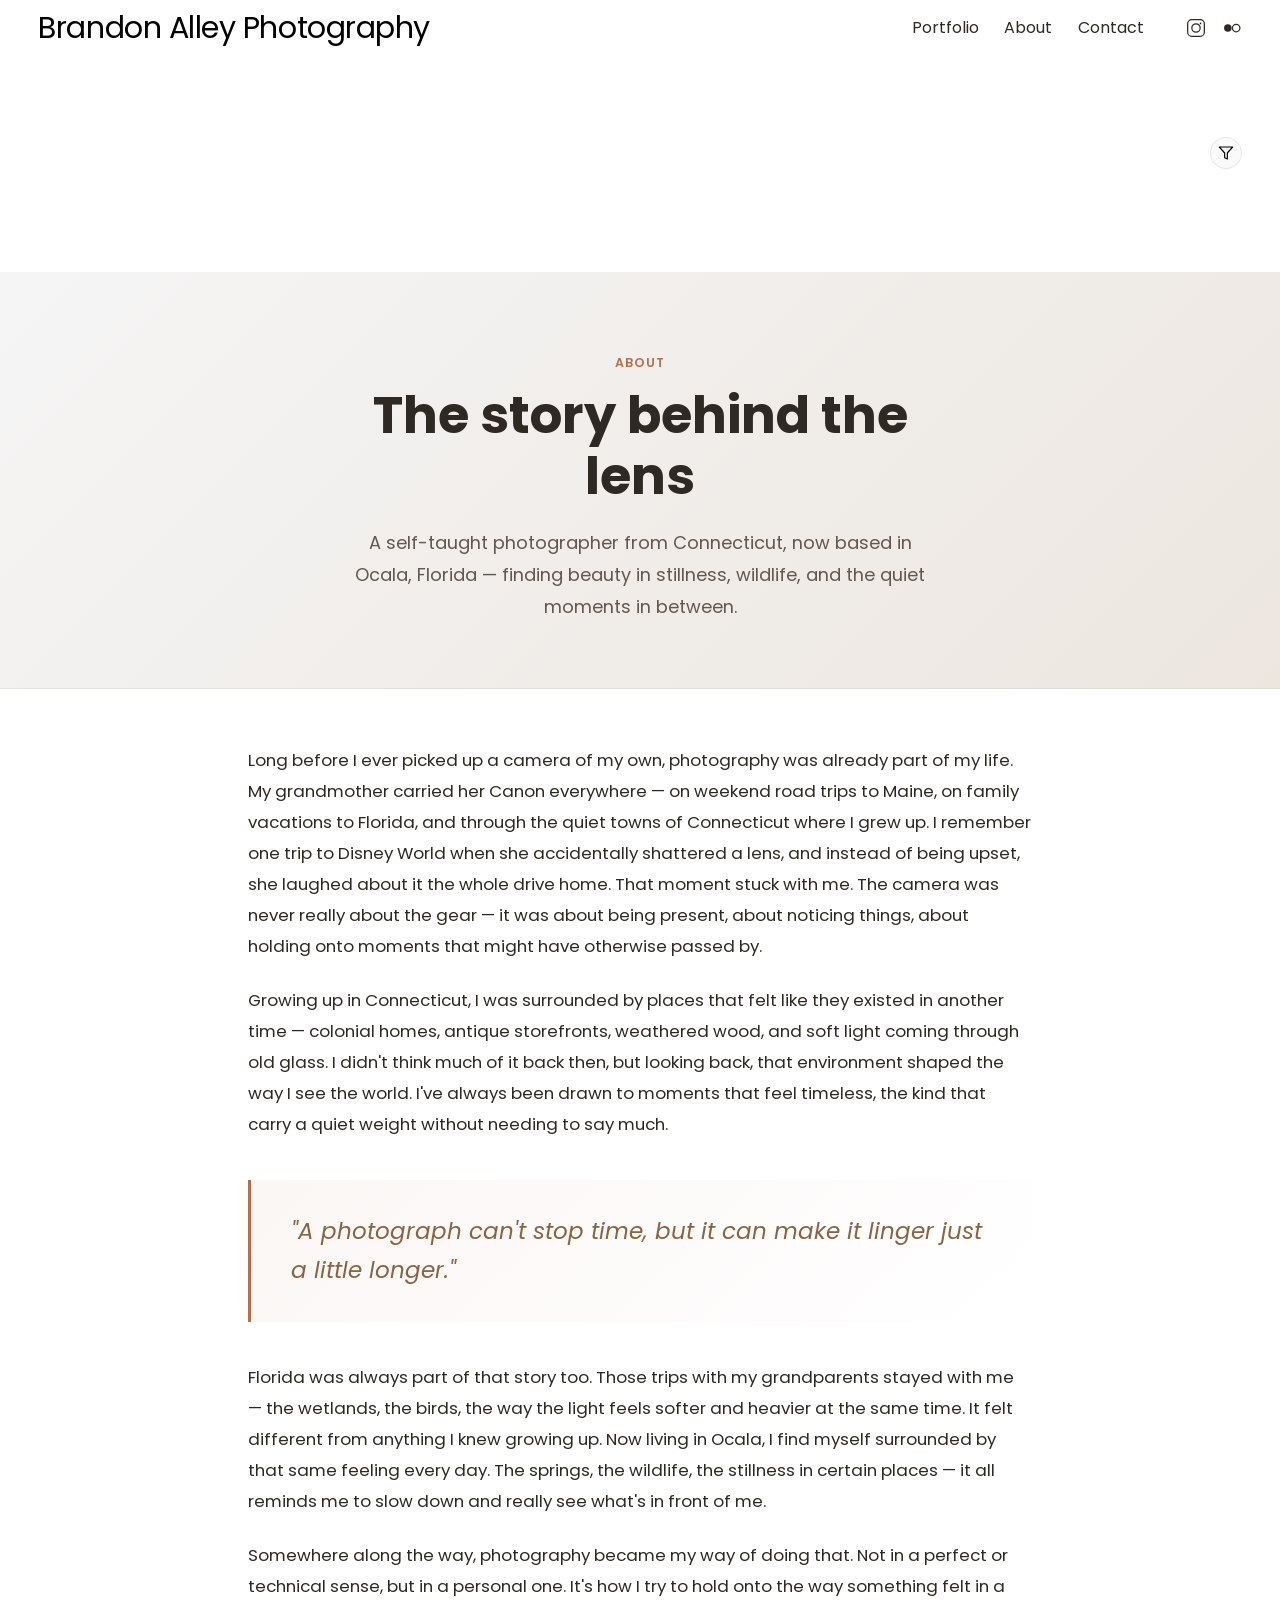
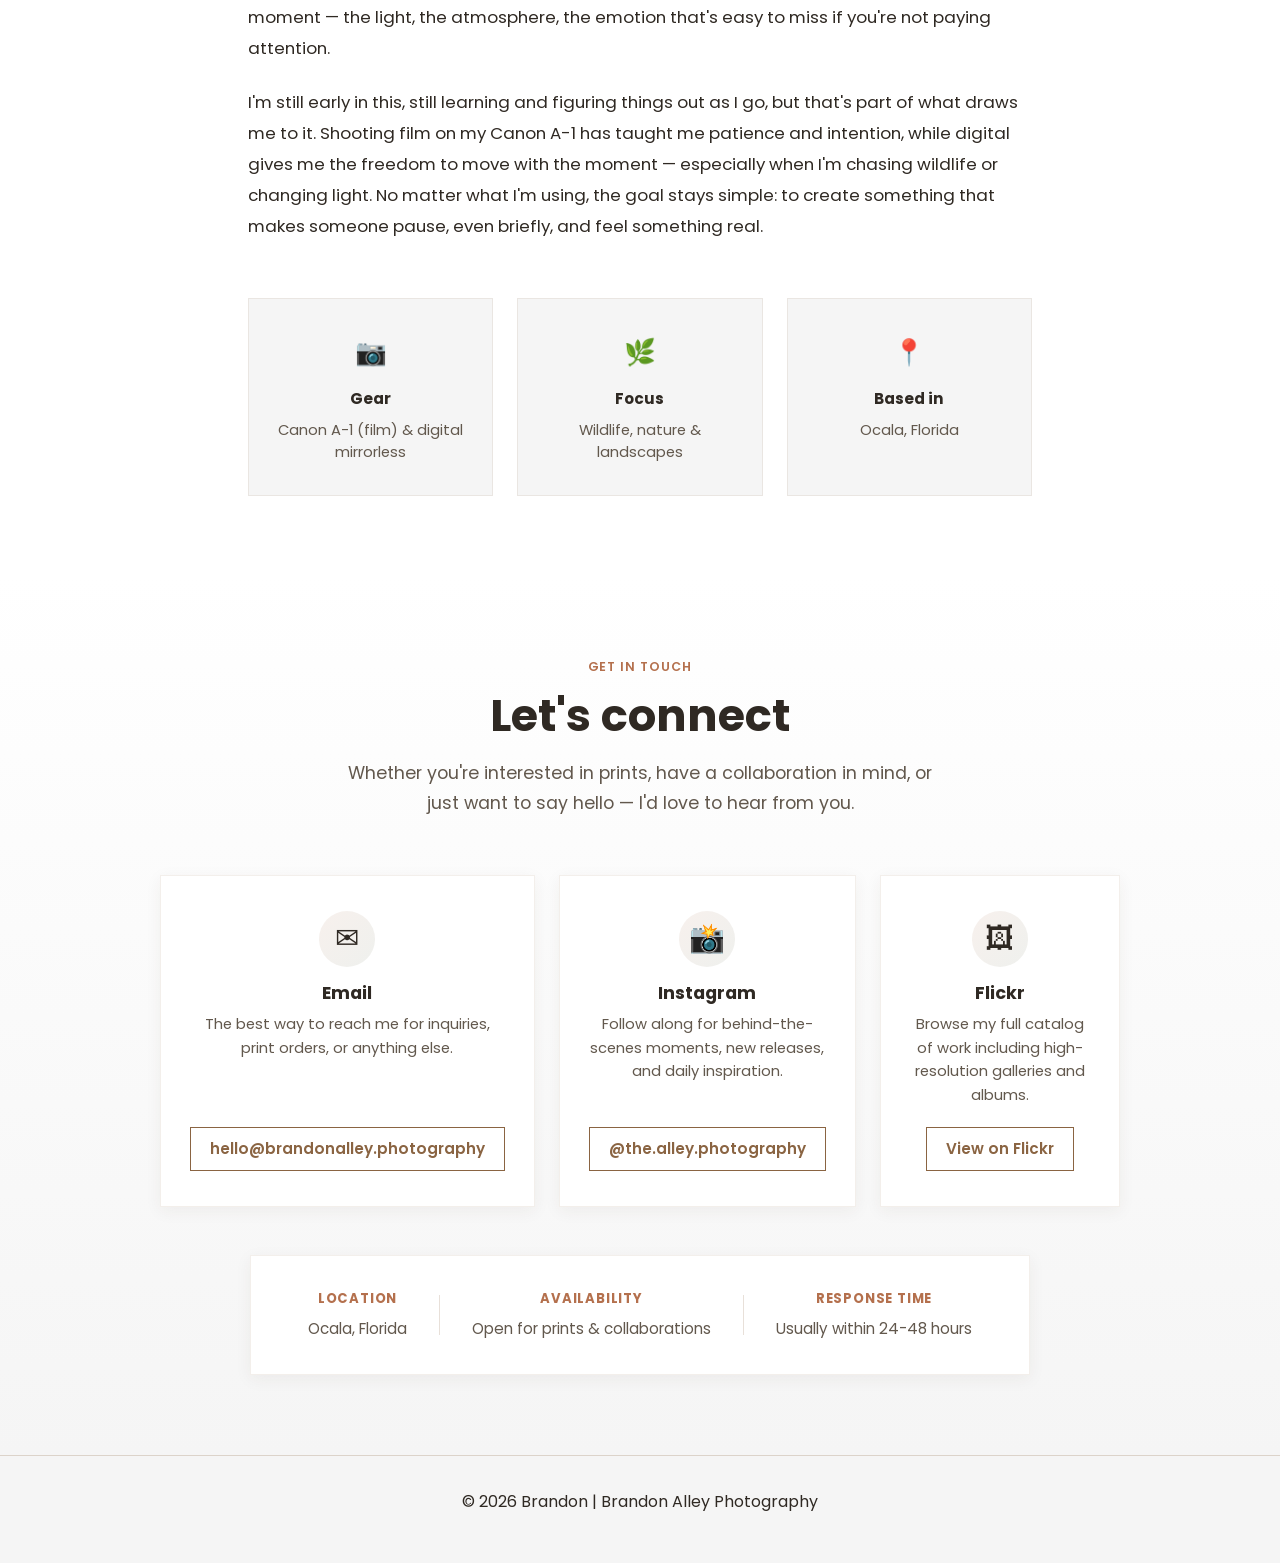
==== index.html @ 9baacb53 "Refine header typography and convert portfolio filter to icon control" ====
<!DOCTYPE html>
<html lang="en">
  <head>
    <meta charset="UTF-8" />
    <meta name="viewport" content="width=device-width, initial-scale=1.0" />
    <meta
      name="description"
      content="Brandon is a self-taught wildlife and nature photographer based in Ocala, Florida, shooting film, DSLR, and mirrorless with a patient, honest approach."
    />
    <title>Brandon | Photographer</title>
    <link rel="preconnect" href="https://fonts.googleapis.com" />
    <link rel="preconnect" href="https://fonts.gstatic.com" crossorigin />
    <link href="https://fonts.googleapis.com/css2?family=Poppins:ital,wght@0,400;0,500;0,600;0,700;1,400&display=swap" rel="stylesheet" />
    <link rel="stylesheet" href="style.css" />
  </head>
  <body>
    <header class="site-header" id="top">
      <div class="container header-inner layout-container">
        <a href="#top" class="logo">Brandon Alley Photography</a>

        <nav class="site-nav" id="siteNav" aria-label="Main navigation">
          <a href="#portfolio">Portfolio</a>
          <a href="#about">About</a>
          <a href="#contact">Contact</a>
          <div class="nav-social">
            <a href="https://instagram.com/the.alley.photography" target="_blank" rel="noreferrer" aria-label="Instagram">
              <svg class="social-icon" viewBox="0 0 24 24" fill="none" stroke="currentColor" stroke-width="1.5" stroke-linecap="round" stroke-linejoin="round"><rect x="2" y="2" width="20" height="20" rx="5"/><circle cx="12" cy="12" r="5"/><circle cx="17.5" cy="6.5" r="1" fill="currentColor" stroke="none"/></svg>
            </a>
            <a href="https://www.flickr.com/photos/204244048@N05/" target="_blank" rel="noreferrer" aria-label="Flickr">
              <svg class="social-icon" viewBox="0 0 24 24" fill="currentColor"><circle cx="7" cy="12" r="4.5"/><circle cx="17" cy="12" r="4.5" fill="none" stroke="currentColor" stroke-width="1.5"/></svg>
            </a>
          </div>
        </nav>

        <button class="header-burger-btn burger" id="menuToggle" type="button" aria-expanded="false" aria-controls="mobileMenu" aria-label="Open menu">
          <span class="visually-hidden js-header-burger-open-title">Open menu</span>
          <span class="visually-hidden js-header-burger-close-title">Close menu</span>
          <div class="burger-box">
            <div class="burger-inner">
              <div class="top-bun"></div>
              <div class="patty"></div>
            </div>
          </div>
        </button>
      </div>

      <div class="mobile-menu-overlay" id="mobileMenu" aria-hidden="true">
        <nav class="mobile-menu-nav" aria-label="Mobile navigation">
          <a href="#portfolio">Portfolio</a>
          <a href="#about">About</a>
          <a href="#contact">Contact</a>
          <div class="mobile-menu-social">
            <a href="https://instagram.com/the.alley.photography" target="_blank" rel="noreferrer" aria-label="Instagram">
              <svg class="social-icon" viewBox="0 0 24 24" fill="none" stroke="currentColor" stroke-width="1.5" stroke-linecap="round" stroke-linejoin="round"><rect x="2" y="2" width="20" height="20" rx="5"/><circle cx="12" cy="12" r="5"/><circle cx="17.5" cy="6.5" r="1" fill="currentColor" stroke="none"/></svg>
            </a>
            <a href="https://www.flickr.com/photos/204244048@N05/" target="_blank" rel="noreferrer" aria-label="Flickr">
              <svg class="social-icon" viewBox="0 0 24 24" fill="currentColor"><circle cx="7" cy="12" r="4.5"/><circle cx="17" cy="12" r="4.5" fill="none" stroke="currentColor" stroke-width="1.5"/></svg>
            </a>
          </div>
        </nav>
      </div>
    </header>
 
    <main>
      <section id="portfolio" class="section-padding" aria-label="Portfolio">
        <div class="container">
          <div class="portfolio-header">
            <div class="filter-button-wrap">
              <select class="filter-dropdown" id="filterDropdown" aria-label="Filter">
                <option value="all">All</option>
                <option value="wildlife">Wildlife</option>
                <option value="landscape">Landscape</option>
                <option value="portrait">Portrait</option>
                <option value="street">Street</option>
              </select>
              <div class="filter-control" aria-hidden="true">
                <svg width="16" height="16" viewBox="0 0 24 24" fill="none" stroke="currentColor" stroke-width="1.75" stroke-linecap="round" stroke-linejoin="round" focusable="false">
                  <polygon points="22 3 2 3 10 12 10 19 14 21 14 12 22 3"></polygon>
                </svg>
              </div>
            </div>
          </div>

          <div class="gallery" id="gallery" aria-live="polite"></div>
        </div>
      </section>

      <section id="about" class="about-section" aria-labelledby="about-title">
        <div class="about-hero">
          <div class="about-hero-inner">
            <p class="eyebrow">About</p>
            <h2 id="about-title">The story behind the lens</h2>
            <p class="about-intro">A self-taught photographer from Connecticut, now based in Ocala, Florida — finding beauty in stillness, wildlife, and the quiet moments in between.</p>
          </div>
        </div>
        <div class="container about-content">
          <div class="about-story">
            <div class="about-story-text">
              <p>
                Long before I ever picked up a camera of my own, photography was already part of my life. My grandmother carried her Canon everywhere — on weekend road trips to Maine, on family vacations to Florida, and through the quiet towns of Connecticut where I grew up. I remember one trip to Disney World when she accidentally shattered a lens, and instead of being upset, she laughed about it the whole drive home. That moment stuck with me. The camera was never really about the gear — it was about being present, about noticing things, about holding onto moments that might have otherwise passed by.
              </p>
              <p>
                Growing up in Connecticut, I was surrounded by places that felt like they existed in another time — colonial homes, antique storefronts, weathered wood, and soft light coming through old glass. I didn't think much of it back then, but looking back, that environment shaped the way I see the world. I've always been drawn to moments that feel timeless, the kind that carry a quiet weight without needing to say much.
              </p>
            </div>
            <blockquote class="about-pullquote">
              "A photograph can't stop time, but it can make it linger just a little longer."
            </blockquote>
            <div class="about-story-text">
              <p>
                Florida was always part of that story too. Those trips with my grandparents stayed with me — the wetlands, the birds, the way the light feels softer and heavier at the same time. It felt different from anything I knew growing up. Now living in Ocala, I find myself surrounded by that same feeling every day. The springs, the wildlife, the stillness in certain places — it all reminds me to slow down and really see what's in front of me.
              </p>
              <p>
                Somewhere along the way, photography became my way of doing that. Not in a perfect or technical sense, but in a personal one. It's how I try to hold onto the way something felt in a moment — the light, the atmosphere, the emotion that's easy to miss if you're not paying attention.
              </p>
              <p>
                I'm still early in this, still learning and figuring things out as I go, but that's part of what draws me to it. Shooting film on my Canon A-1 has taught me patience and intention, while digital gives me the freedom to move with the moment — especially when I'm chasing wildlife or changing light. No matter what I'm using, the goal stays simple: to create something that makes someone pause, even briefly, and feel something real.
              </p>
            </div>
          </div>
          <div class="about-details">
            <div class="about-detail-card">
              <span class="about-detail-icon">&#x1F4F7;</span>
              <h4>Gear</h4>
              <p>Canon A-1 (film) &amp; digital mirrorless</p>
            </div>
            <div class="about-detail-card">
              <span class="about-detail-icon">&#x1F33F;</span>
              <h4>Focus</h4>
              <p>Wildlife, nature &amp; landscapes</p>
            </div>
            <div class="about-detail-card">
              <span class="about-detail-icon">&#x1F4CD;</span>
              <h4>Based in</h4>
              <p>Ocala, Florida</p>
            </div>
          </div>
        </div>
      </section>

      <section id="contact" class="contact-section-full" aria-labelledby="contact-title">
        <div class="container">
          <div class="contact-header">
            <p class="eyebrow">Get in Touch</p>
            <h2 id="contact-title">Let's connect</h2>
            <p class="contact-subtitle">Whether you're interested in prints, have a collaboration in mind, or just want to say hello — I'd love to hear from you.</p>
          </div>
          <div class="contact-grid">
            <div class="contact-card">
              <div class="contact-card-icon">&#x2709;</div>
              <h3>Email</h3>
              <p>The best way to reach me for inquiries, print orders, or anything else.</p>
              <a href="mailto:hello@brandonalley.photography" class="contact-link">hello@brandonalley.photography</a>
            </div>
            <div class="contact-card">
              <div class="contact-card-icon">&#x1F4F8;</div>
              <h3>Instagram</h3>
              <p>Follow along for behind-the-scenes moments, new releases, and daily inspiration.</p>
              <a href="https://instagram.com/the.alley.photography" target="_blank" rel="noreferrer" class="contact-link">@the.alley.photography</a>
            </div>
            <div class="contact-card">
              <div class="contact-card-icon">&#x1F5BC;</div>
              <h3>Flickr</h3>
              <p>Browse my full catalog of work including high-resolution galleries and albums.</p>
              <a href="https://www.flickr.com/photos/204244048@N05/" target="_blank" rel="noreferrer" class="contact-link">View on Flickr</a>
            </div>
          </div>
          <div class="contact-info-bar">
            <div class="contact-info-item">
              <strong>Location</strong>
              <span>Ocala, Florida</span>
            </div>
            <div class="contact-info-divider"></div>
            <div class="contact-info-item">
              <strong>Availability</strong>
              <span>Open for prints &amp; collaborations</span>
            </div>
            <div class="contact-info-divider"></div>
            <div class="contact-info-item">
              <strong>Response Time</strong>
              <span>Usually within 24-48 hours</span>
            </div>
          </div>
        </div>
      </section>

    </main>

    <footer class="site-footer">
      <div class="container footer-inner layout-container">
        <p>© <span id="year"></span> Brandon | Brandon Alley Photography</p>
      </div>
    </footer>

    <!-- Fullscreen lightbox carousel -->
    <div class="lightbox" id="lightbox" aria-hidden="true" role="dialog" aria-label="Gallery lightbox">
      <button class="lightbox-control lightbox-close" id="lightboxClose" type="button" aria-label="Close fullscreen image">
        <span aria-hidden="true">✕</span>
      </button>
      <button class="lightbox-tap-zone lightbox-tap-zone-prev" id="lightboxPrevZone" type="button" aria-label="Previous image"></button>
      <button class="lightbox-tap-zone lightbox-tap-zone-next" id="lightboxNextZone" type="button" aria-label="Next image"></button>
      <figure class="lightbox-figure" id="lightboxFigure">
        <img id="lightboxImage" src="" alt="" />
        <figcaption class="lightbox-meta">
          <p id="lightboxCaption"></p>
          <p class="lightbox-counter" id="lightboxCounter" aria-live="polite"></p>
        </figcaption>
      </figure>
    </div>

    <script src="script.js"></script>
  </body>
</html>
---- style.css ----
:root {
  --bg: #ffffff;
  --bg-soft: #f5f5f5;
  --surface: #ffffff;
  --sage: #5f6f52;
  --olive-light: #c7cfbe;
  --earth: #8a6442;
  --terracotta: #b4704d;
  --text: #2f2923;
  --muted: #62584d;
  --shadow: 0 12px 28px rgba(76, 58, 42, 0.1);
  --radius: 0px;
}

* {
  box-sizing: border-box;
}

html {
  scroll-behavior: smooth;
}

body {
  margin: 0;
  font-family: "Poppins", Arial, sans-serif;
  font-size: 16px;
  font-weight: 400;
  color: var(--text);
  background: var(--bg);
  line-height: 1.7;
  overflow-x: hidden;
}

img {
  display: block;
  max-width: 100%;
}

.container {
  width: 100%;
  max-width: none;
  margin: 0;
  padding-left: clamp(1.2rem, 3vw, 2.5rem);
  padding-right: clamp(1.2rem, 3vw, 2.5rem);
}

.layout-container {
  max-width: none;
  margin: 0;
}

.text-container {
  max-width: none;
  margin: 0;
}

.section-padding {
  padding: 5rem 0;
}

h1,
h2,
h3 {
  margin-top: 0;
  line-height: 1.2;
  font-family: "Poppins", Arial, sans-serif;
}

h1 {
  font-size: clamp(2.8rem, 5vw, 4.5rem);
  margin-bottom: 1rem;
}

h2 {
  font-size: clamp(2.2rem, 3.5vw, 3.2rem);
  margin-bottom: 0.8rem;
}

p {
  margin-top: 0;
}

.eyebrow {
  margin-bottom: 0.75rem;
  text-transform: uppercase;
  letter-spacing: 0.08em;
  font-size: 0.78rem;
  color: var(--terracotta);
  font-weight: 600;
}


/* ── Accessibility ── */

.visually-hidden {
  position: absolute;
  width: 1px;
  height: 1px;
  padding: 0;
  margin: -1px;
  overflow: hidden;
  clip: rect(0, 0, 0, 0);
  white-space: nowrap;
  border: 0;
}

/* ── Header ── */

.site-header {
  position: relative;
  z-index: 100;
  background: var(--bg);
  border-bottom: none;
  padding-left: clamp(1.5rem, 3vw, 3rem);
  padding-right: clamp(1.5rem, 3vw, 3rem);
}

.header-inner {
  display: flex;
  align-items: center;
  justify-content: space-between;
  gap: 1rem;
  padding: 0.65rem 0;
}

.logo {
  display: inline-block;
  color: rgb(0, 0, 0);
  font-family: "Poppins", sans-serif;
  text-decoration: none;
  font-size: clamp(1.3rem, 2.5vw, 1.9rem);
  font-weight: 400;
  letter-spacing: -0.46px;
  text-transform: none;
  line-height: 1.2;
}

/* ── Desktop Nav ── */

.site-nav {
  display: inline-flex;
  align-items: center;
  gap: 1.6rem;
  justify-content: flex-end;
  margin-left: auto;
}

.site-nav a {
  color: var(--text);
  text-decoration: none;
  font-size: 1rem;
  font-weight: 400;
  padding-bottom: 2px;
  border-bottom: 1px solid transparent;
  transition: color 0.2s ease, border-color 0.2s ease;
}

.site-nav a:hover {
  color: var(--sage);
}

.site-nav a.active {
  border-bottom-color: var(--text);
}

.inline-link {
  color: var(--text);
  text-decoration: none;
  transition: color 0.2s ease;
}

.inline-link:hover {
  color: var(--sage);
}

.nav-social {
  display: inline-flex;
  align-items: center;
  gap: 1rem;
  margin-left: 1rem;
}

.social-icon {
  width: 20px;
  height: 20px;
  vertical-align: middle;
  color: var(--text);
  transition: opacity 0.2s ease;
}

.social-icon:hover {
  opacity: 0.7;
}

/* ── Hamburger Button ── */

.burger {
  display: none;
  border: none;
  background: transparent;
  width: 35px;
  height: 35px;
  padding: 0;
  cursor: pointer;
  z-index: 200;
  flex-shrink: 0;
}

.burger-box {
  width: 35px;
  height: 35px;
  display: flex;
  align-items: center;
  justify-content: center;
}

.burger-inner {
  position: relative;
  width: 22px;
  height: 16px;
}

.burger-inner .top-bun,
.burger-inner .patty {
  position: absolute;
  left: 0;
  width: 100%;
  height: 1px;
  background: var(--text);
  top: 0;
  bottom: 0;
  margin: auto;
  transition: transform 0.25s cubic-bezier(0.2, 0.6, 0.3, 1),
              width 0.25s cubic-bezier(0.2, 0.6, 0.3, 1);
}

.burger-inner .top-bun {
  transform: translateY(-4px);
}

.burger-inner .patty {
  transform: translateY(4px);
}

/* X animation */
.burger--active .burger-inner .top-bun {
  transform: translateY(0) rotate(45deg);
}

.burger--active .burger-inner .patty {
  transform: translateY(0) rotate(-45deg);
}

/* ── Mobile Menu Overlay ── */

.mobile-menu-overlay {
  position: fixed;
  inset: 0;
  background: var(--bg);
  z-index: 150;
  opacity: 0;
  visibility: hidden;
  transition: opacity 0.3s ease, visibility 0.3s ease;
  display: flex;
  align-items: center;
}

.mobile-menu-overlay.open {
  opacity: 1;
  visibility: visible;
}

.mobile-menu-nav {
  display: flex;
  flex-direction: column;
  gap: 1.5rem;
  padding: 0 6vw;
  width: 100%;
}

.mobile-menu-nav a {
  font-family: "Poppins", Arial, sans-serif;
  font-size: 2.5rem;
  font-weight: 400;
  color: var(--text);
  text-decoration: none;
  transition: color 0.2s ease;
}

.mobile-menu-nav a:hover {
  color: var(--sage);
}

.mobile-menu-social {
  display: flex;
  gap: 1rem;
  margin-top: 1rem;
}

.mobile-menu-social .social-icon {
  width: 24px;
  height: 24px;
}


.section-heading {
  margin-bottom: 2rem;
  max-width: none;
}

.portfolio-header {
  display: flex;
  align-items: center;
  justify-content: flex-end;
  margin-bottom: 1.4rem;
}

.filter-dropdown {
  position: absolute;
  inset: 0;
  opacity: 0;
  border: 0;
  background: transparent;
  color: transparent;
  font-size: 0;
  cursor: pointer;
  z-index: 2;
}

.filter-button-wrap {
  position: relative;
  display: inline-flex;
}

.filter-control {
  width: 2rem;
  height: 2rem;
  border-radius: 999px;
  display: inline-flex;
  align-items: center;
  justify-content: center;
  color: rgb(0, 0, 0);
  background: rgba(0, 0, 0, 0.02);
  border: 1px solid rgba(0, 0, 0, 0.08);
  transition: background-color 0.2s ease, transform 0.16s ease;
  pointer-events: none;
}

.filter-control svg {
  display: block;
}

.filter-button-wrap:hover .filter-control {
  background: rgba(0, 0, 0, 0.05);
}

.filter-button-wrap:active .filter-control {
  transform: translateY(0.5px);
}

.filter-dropdown:focus-visible {
  outline: none;
}

.filter-dropdown:focus-visible + .filter-control {
  background: rgba(0, 0, 0, 0.06);
  border-color: rgba(0, 0, 0, 0.22);
}

.gallery {
  width: 100%;
  column-count: 3;
  column-gap: 28px;
}

.gallery-item {
  background: var(--surface);
  border-radius: var(--radius);
  overflow: hidden;
  box-shadow: var(--shadow);
  transition: transform 0.25s ease, box-shadow 0.25s ease;
  position: relative;
  cursor: zoom-in;
  display: inline-block;
  width: 100%;
  margin-bottom: 28px;
  break-inside: avoid;
}

.gallery-item:hover {
  box-shadow: 0 16px 28px rgba(77, 62, 48, 0.14);
}

.gallery-item::after {
  content: "";
  position: absolute;
  inset: 0;
  background: linear-gradient(to top, rgba(214, 167, 122, 0.13), transparent 35%);
  opacity: 0;
  transition: opacity 0.25s ease;
  pointer-events: none;
}

.gallery-item:hover::after {
  opacity: 1;
}

.gallery-item img {
  width: 100%;
  height: auto;
  display: block;
}

.gallery-item.is-broken {
  display: none;
}

/* ── About Section ── */

.about-section {
  padding: 0 0 5rem;
}

.about-hero {
  background: linear-gradient(135deg, var(--bg-soft) 0%, #ece6df 100%);
  border-bottom: 1px solid rgba(138, 100, 66, 0.12);
  padding: 5rem 0 4rem;
}

.about-hero-inner {
  max-width: 720px;
  margin: 0 auto;
  padding: 0 clamp(1.2rem, 3vw, 2.5rem);
  text-align: center;
}

.about-hero-inner h2 {
  font-size: clamp(2.4rem, 4vw, 3.6rem);
  margin-bottom: 1.2rem;
  color: var(--text);
}

.about-intro {
  font-size: clamp(1.1rem, 1.4vw, 1.25rem);
  line-height: 1.8;
  color: var(--muted);
  max-width: 600px;
  margin: 0 auto;
}

.about-content {
  max-width: 860px;
  margin: 0 auto;
  padding-top: 3.5rem;
}

.about-story {
  margin-bottom: 3.5rem;
}

.about-story-text p {
  font-size: 1.05rem;
  line-height: 1.85;
  margin-bottom: 1.4rem;
  color: var(--text);
}

.about-pullquote {
  margin: 2.5rem 0;
  padding: 2rem 2.5rem;
  border-left: 3px solid var(--terracotta);
  background: linear-gradient(135deg, rgba(180, 112, 77, 0.06), transparent);
  font-family: "Poppins", Arial, sans-serif;
  font-size: clamp(1.2rem, 1.8vw, 1.45rem);
  font-style: italic;
  line-height: 1.7;
  color: var(--earth);
}

.about-details {
  display: grid;
  grid-template-columns: repeat(3, 1fr);
  gap: 1.5rem;
}

.about-detail-card {
  text-align: center;
  padding: 2rem 1.5rem;
  background: var(--bg-soft);
  border: 1px solid rgba(138, 100, 66, 0.1);
  transition: transform 0.25s ease, box-shadow 0.25s ease;
}

.about-detail-card:hover {
  transform: translateY(-3px);
  box-shadow: var(--shadow);
}

.about-detail-icon {
  display: block;
  font-size: 1.6rem;
  margin-bottom: 0.75rem;
}

.about-detail-card h4 {
  font-family: "Poppins", Arial, sans-serif;
  font-size: 0.95rem;
  margin: 0 0 0.4rem;
  color: var(--text);
}

.about-detail-card p {
  margin: 0;
  font-size: 0.92rem;
  color: var(--muted);
  line-height: 1.5;
}

/* ── Contact Section ── */

.contact-section-full {
  padding: 5rem 0;
  background: linear-gradient(180deg, var(--bg) 0%, var(--bg-soft) 100%);
}

.contact-header {
  text-align: center;
  max-width: 600px;
  margin: 0 auto 3.5rem;
}

.contact-header h2 {
  font-size: clamp(2.2rem, 3.5vw, 3.2rem);
  margin-bottom: 1rem;
}

.contact-subtitle {
  font-size: 1.1rem;
  line-height: 1.7;
  color: var(--muted);
}

.contact-grid {
  display: grid;
  grid-template-columns: repeat(3, 1fr);
  gap: 1.5rem;
  max-width: 960px;
  margin: 0 auto 3rem;
}

.contact-card {
  background: var(--surface);
  padding: 2.2rem 1.8rem;
  border: 1px solid rgba(138, 100, 66, 0.1);
  box-shadow: 0 4px 16px rgba(76, 58, 42, 0.06);
  text-align: center;
  display: flex;
  flex-direction: column;
  align-items: center;
  transition: transform 0.25s ease, box-shadow 0.25s ease;
}

.contact-card:hover {
  transform: translateY(-4px);
  box-shadow: var(--shadow);
}

.contact-card-icon {
  font-size: 1.8rem;
  margin-bottom: 1rem;
  width: 3.5rem;
  height: 3.5rem;
  display: flex;
  align-items: center;
  justify-content: center;
  background: linear-gradient(135deg, rgba(180, 112, 77, 0.1), rgba(95, 111, 82, 0.1));
  border-radius: 50%;
}

.contact-card h3 {
  font-size: 1.1rem;
  margin: 0 0 0.6rem;
}

.contact-card p {
  font-size: 0.92rem;
  line-height: 1.6;
  color: var(--muted);
  margin: 0 0 1.2rem;
  flex: 1;
}

.contact-link {
  color: var(--earth);
  text-decoration: none;
  font-weight: 600;
  font-size: 0.95rem;
  padding: 0.5rem 1.2rem;
  border: 1px solid var(--earth);
  transition: all 0.2s ease;
  display: inline-block;
}

.contact-link:hover {
  background: var(--earth);
  color: #fff;
}

.contact-info-bar {
  display: flex;
  align-items: center;
  justify-content: center;
  gap: 2rem;
  max-width: 780px;
  margin: 0 auto;
  padding: 2rem;
  background: var(--surface);
  border: 1px solid rgba(138, 100, 66, 0.1);
  box-shadow: 0 4px 16px rgba(76, 58, 42, 0.06);
}

.contact-info-item {
  text-align: center;
}

.contact-info-item strong {
  display: block;
  font-family: "Poppins", Arial, sans-serif;
  font-size: 0.82rem;
  text-transform: uppercase;
  letter-spacing: 0.06em;
  color: var(--terracotta);
  margin-bottom: 0.3rem;
}

.contact-info-item span {
  font-size: 0.95rem;
  color: var(--muted);
}

.contact-info-divider {
  width: 1px;
  height: 2.5rem;
  background: rgba(138, 100, 66, 0.2);
}


.site-footer {
  border-top: 1px solid rgba(138, 100, 66, 0.24);
  background: var(--bg-soft);
  padding: 2rem 0;
  padding-left: clamp(1.5rem, 3vw, 3rem);
  padding-right: clamp(1.5rem, 3vw, 3rem);
}

.footer-inner {
  display: flex;
  flex-direction: column;
  align-items: center;
  text-align: center;
  gap: 0.4rem;
}

.site-footer a {
  color: var(--sage);
  text-decoration: none;
  transition: color 0.2s ease;
}

.site-footer a:hover {
  color: var(--terracotta);
}

.social-links {
  display: flex;
  gap: 0.9rem;
  flex-wrap: wrap;
}

.lightbox {
  position: fixed;
  inset: 0;
  display: flex;
  align-items: center;
  justify-content: center;
  padding: 0;
  background: rgb(0, 0, 0);
  backdrop-filter: none;
  opacity: 0;
  visibility: hidden;
  pointer-events: none;
  transition: opacity 0.32s ease, visibility 0.32s ease;
  z-index: 1000;
}

.lightbox.open {
  opacity: 1;
  visibility: visible;
  pointer-events: auto;
}

.lightbox-figure {
  margin: 0;
  width: 100%;
  height: 100%;
  max-height: 100%;
  display: grid;
  justify-items: center;
  align-items: center;
  gap: 0;
  padding: 0;
  z-index: 2;
}

.lightbox-figure img {
  max-width: 100vw;
  max-height: 100vh;
  width: 100vw;
  height: 100vh;
  object-fit: contain;
  border-radius: 0;
  box-shadow: none;
  background: transparent;
  will-change: transform, opacity;
}

.lightbox-figure.slide-next img {
  animation: lightbox-slide-next 0.35s cubic-bezier(0.22, 0.61, 0.36, 1);
}

.lightbox-figure.slide-prev img {
  animation: lightbox-slide-prev 0.35s cubic-bezier(0.22, 0.61, 0.36, 1);
}

@keyframes lightbox-slide-next {
  from {
    opacity: 0.2;
    transform: translateX(12px);
  }
  to {
    opacity: 1;
    transform: translateX(0);
  }
}

@keyframes lightbox-slide-prev {
  from {
    opacity: 0.2;
    transform: translateX(-12px);
  }
  to {
    opacity: 1;
    transform: translateX(0);
  }
}

.lightbox-meta {
  position: absolute;
  bottom: 0;
  left: 0;
  right: 0;
  display: grid;
  justify-items: center;
  gap: 0.35rem;
  width: 100%;
  padding: 2.5rem 1rem 1rem;
  background: linear-gradient(transparent, rgba(0, 0, 0, 0.7));
  transition: opacity 0.24s ease, transform 0.24s ease;
  z-index: 3;
}

#lightboxCaption {
  margin: 0;
  max-width: min(90vw, 860px);
  color: rgba(255, 255, 255, 0.82);
  text-align: center;
  font-size: clamp(0.86rem, 1.12vw, 0.96rem);
  line-height: 1.5;
  letter-spacing: 0.02em;
  font-weight: 400;
  opacity: 0.9;
}

.lightbox-counter {
  margin: 0;
  color: rgba(255, 255, 255, 0.52);
  text-align: center;
  font-size: 0.74rem;
  font-weight: 500;
  letter-spacing: 0.08em;
  text-transform: uppercase;
  line-height: 1;
}

.lightbox-control {
  border: 0;
  width: 2rem;
  height: 2rem;
  padding: 0;
  display: inline-flex;
  align-items: center;
  justify-content: center;
  background: transparent;
  color: rgba(255, 255, 255, 0.68);
  font-size: 1.18rem;
  font-weight: 200;
  line-height: 1;
  cursor: pointer;
  opacity: 0.34;
  transition: opacity 0.24s ease, transform 0.24s ease, color 0.24s ease;
  z-index: 3;
}

.lightbox-control:hover {
  transform: scale(1.02);
  opacity: 1;
  color: rgba(255, 255, 255, 0.94);
}

.lightbox:focus-within .lightbox-control,
.lightbox:hover .lightbox-control,
.lightbox.ui-visible .lightbox-control {
  opacity: 0.68;
}

.lightbox.ui-hidden .lightbox-control {
  opacity: 0;
  pointer-events: none;
}

.lightbox.ui-hidden .lightbox-meta {
  opacity: 0;
  transform: translateY(4px);
}

.lightbox-close {
  position: absolute;
  top: max(0.9rem, env(safe-area-inset-top));
  right: max(1rem, env(safe-area-inset-right));
}

.lightbox-close span {
  transform: translateY(-0.5px);
}

.lightbox-tap-zone {
  position: absolute;
  top: 0;
  bottom: 0;
  width: clamp(16vw, 22vw, 28vw);
  border: 0;
  background: transparent;
  z-index: 1;
  cursor: pointer;
}

.lightbox-tap-zone-prev {
  left: 0;
}

.lightbox-tap-zone-next {
  right: 0;
}

.lightbox.ui-hidden .lightbox-tap-zone {
  pointer-events: auto;
}

@media (max-width: 768px) {
  .site-nav {
    display: none;
  }

  .burger {
    display: flex;
    align-items: center;
    justify-content: center;
  }
}

@media (max-width: 1024px) {
  .container {
    padding-left: 16px;
    padding-right: 16px;
  }

  .gallery {
    column-count: 2;
    column-gap: 14px;
  }

  .gallery-item {
    margin-bottom: 14px;
  }

  .contact-grid {
    grid-template-columns: 1fr;
    max-width: 420px;
  }

  .contact-info-bar {
    flex-direction: column;
    gap: 1.2rem;
  }

  .contact-info-divider {
    width: 3rem;
    height: 1px;
  }

  .about-details {
    grid-template-columns: 1fr;
    max-width: 340px;
    margin: 0 auto;
  }
}

@media (max-width: 600px) {
  .container {
    padding-left: 6px;
    padding-right: 6px;
  }

  .section-padding {
    padding: 4rem 0;
  }

  .portfolio-header {
    margin-bottom: 0.8rem;
    padding-right: 0.15rem;
  }

  .site-header {
    padding-left: 0.75rem;
    padding-right: 0.75rem;
  }

  .header-inner {
    padding: 0.5rem 0;
  }

  .logo {
    font-size: clamp(1.05rem, 5vw, 1.3rem);
  }

  .gallery {
    column-count: 2;
    column-gap: 6px;
  }

  .gallery-item {
    margin-bottom: 6px;
  }

  .lightbox {
    padding: 0;
  }

  .lightbox-figure {
    gap: 0;
    width: 100%;
    height: 100%;
    padding: 0;
  }

  .lightbox-figure img {
    max-width: 100vw;
    max-height: 100vh;
    width: 100vw;
    height: 100vh;
  }

  .lightbox-control {
    width: 2.25rem;
    height: 2.25rem;
  }

  .lightbox-close {
    top: max(0.65rem, env(safe-area-inset-top));
    right: max(0.65rem, env(safe-area-inset-right));
  }

  .lightbox-meta {
    gap: 0.3rem;
    width: min(100%, 92vw);
  }

  .lightbox-tap-zone {
    width: 18vw;
  }
}
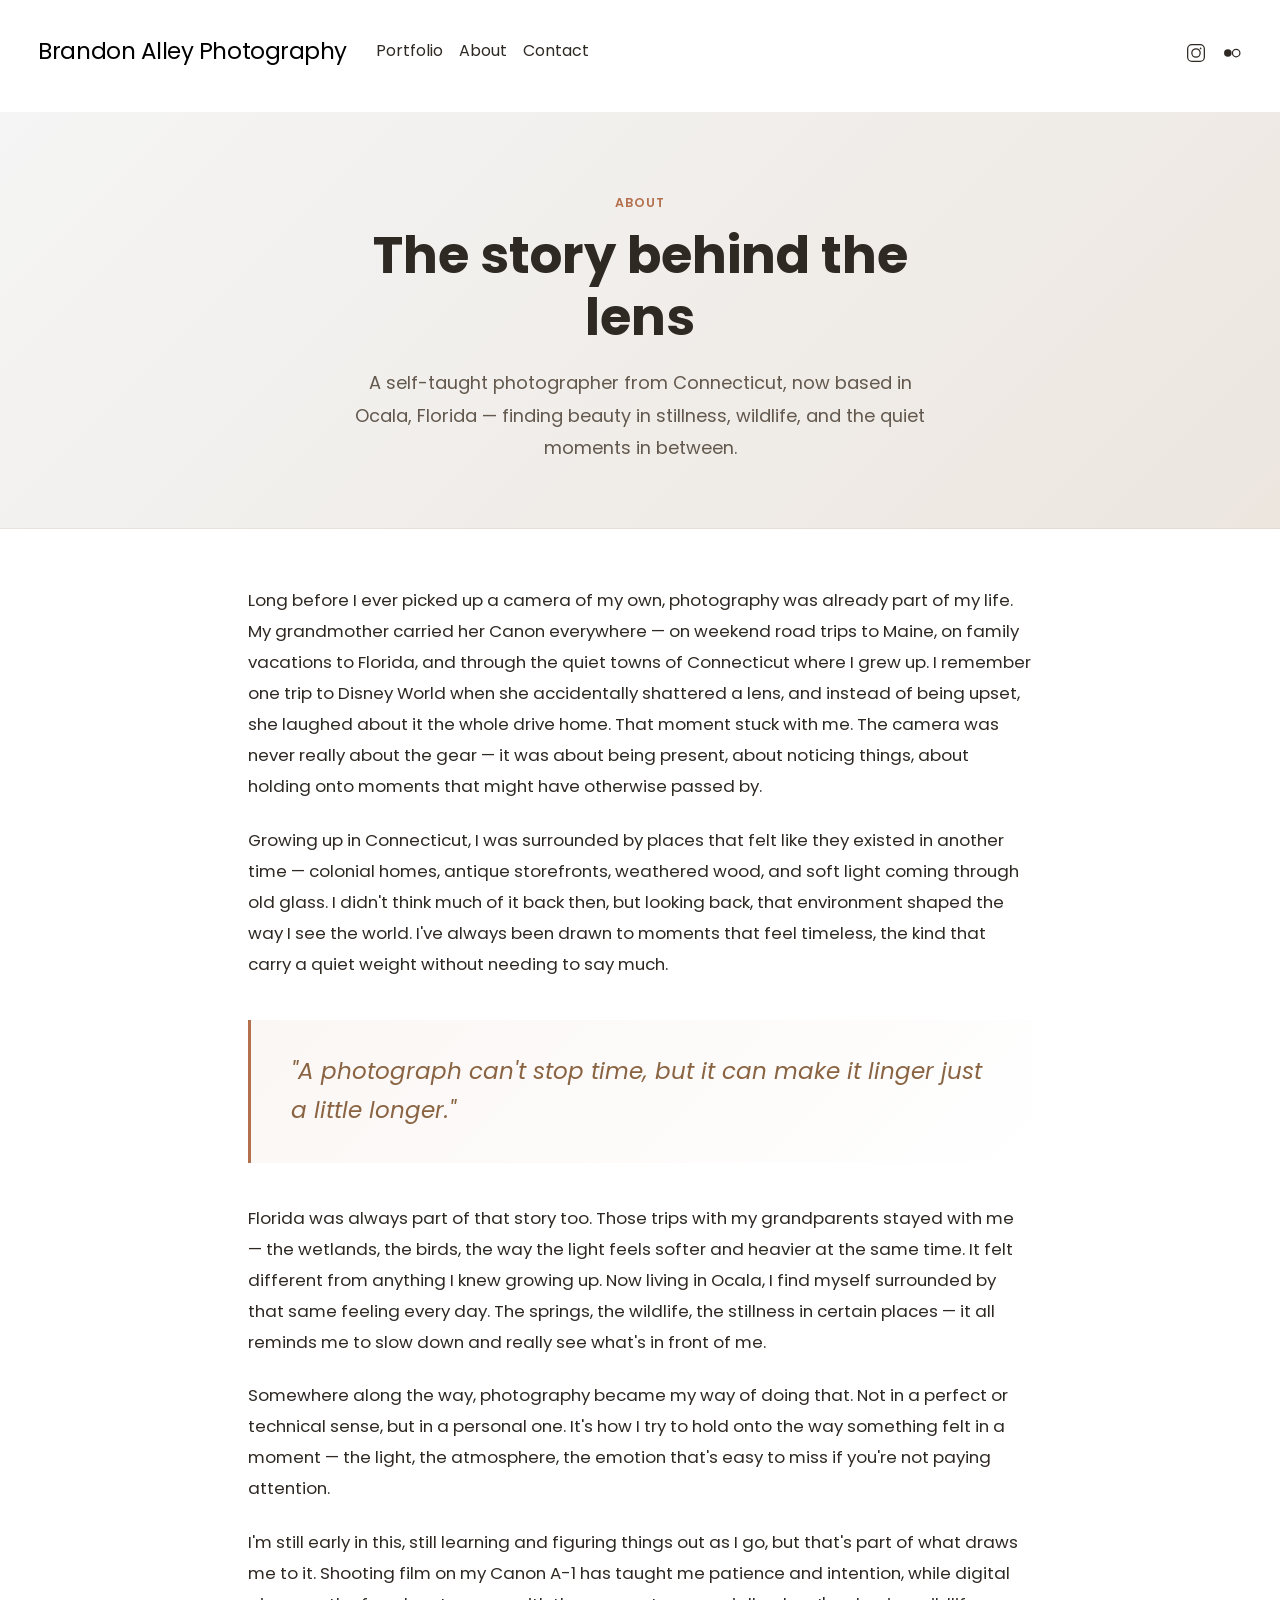
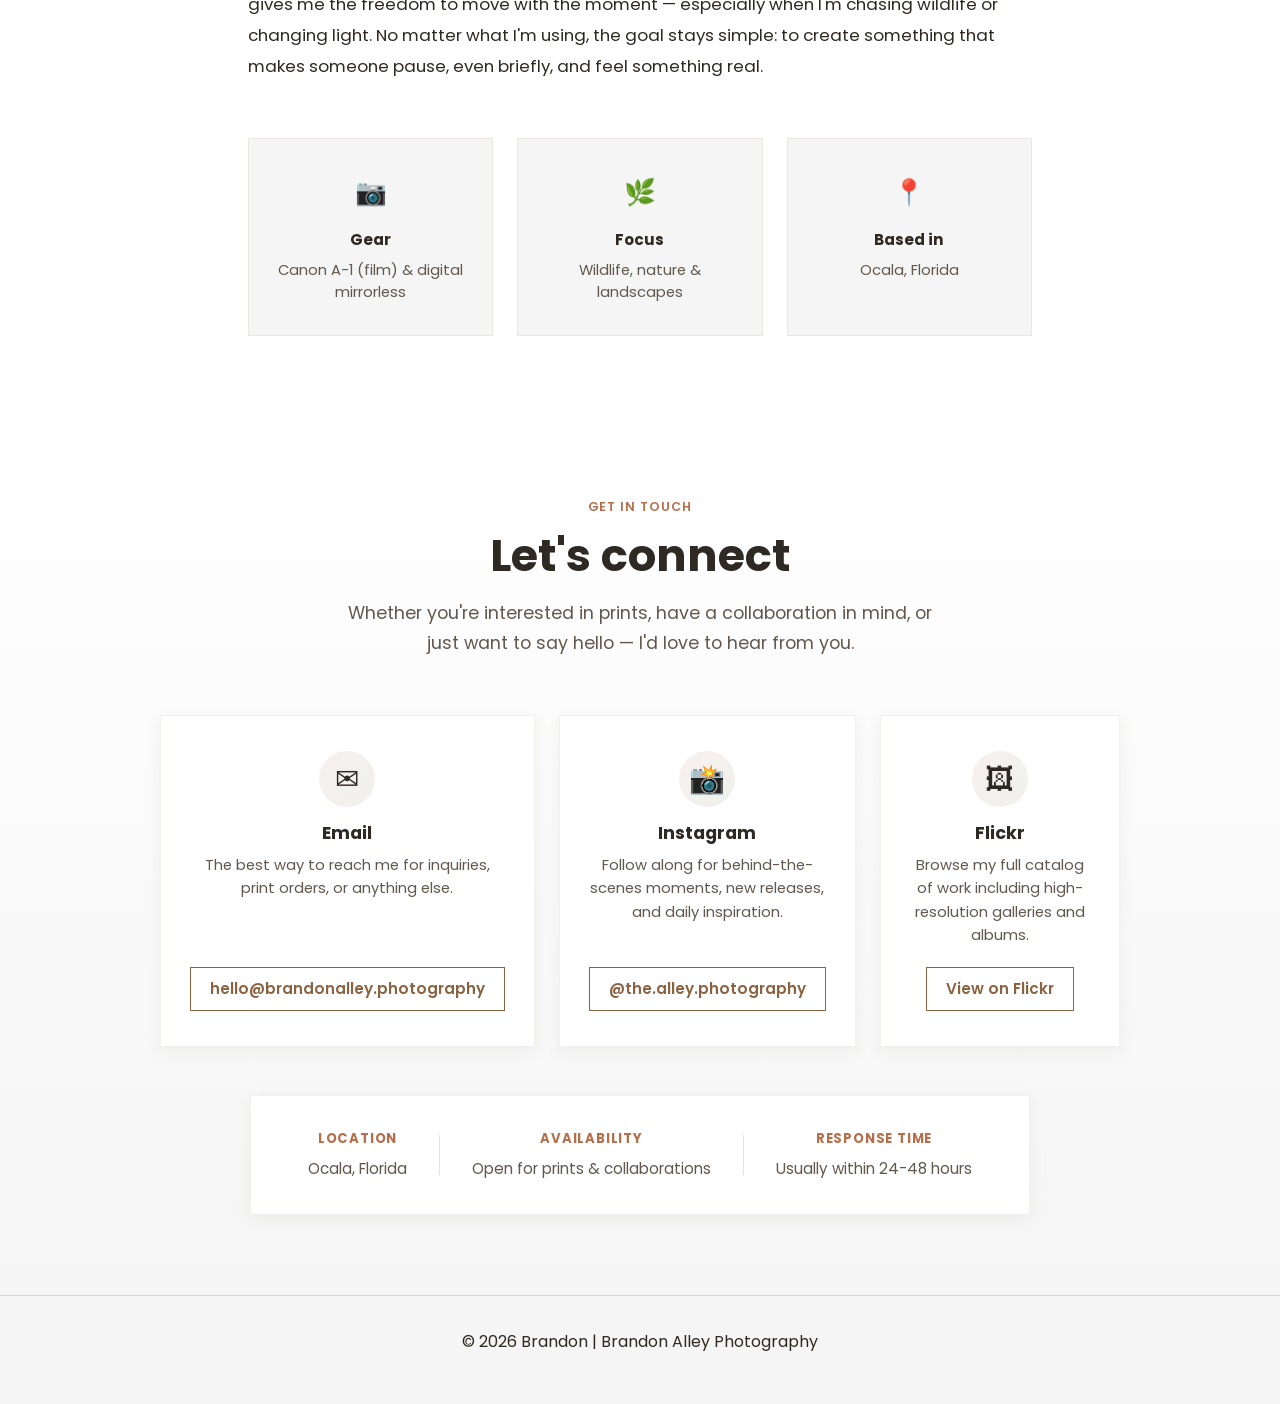
==== commit 795f1de6: "Refine header to transparent overlay with responsive nav" ====
--- a/index.html
+++ b/index.html
@@ -15,14 +15,18 @@
   </head>
   <body>
     <header class="site-header" id="top">
-      <div class="container header-inner layout-container">
-        <a href="#top" class="logo">Brandon Alley Photography</a>
-
-        <nav class="site-nav" id="siteNav" aria-label="Main navigation">
-          <a href="#portfolio">Portfolio</a>
-          <a href="#about">About</a>
-          <a href="#contact">Contact</a>
-          <div class="nav-social">
+      <!-- Outer wrapper keeps consistent breathing room around the full header row -->
+      <div class="header-shell">
+        <div class="header-inner">
+          <a href="#top" class="logo">Brandon Alley Photography</a>
+
+          <nav class="site-nav" id="siteNav" aria-label="Main navigation">
+            <a href="#portfolio">Portfolio</a>
+            <a href="#about">About</a>
+            <a href="#contact">Contact</a>
+          </nav>
+
+          <div class="nav-social" aria-label="Social links">
             <a href="https://instagram.com/the.alley.photography" target="_blank" rel="noreferrer" aria-label="Instagram">
               <svg class="social-icon" viewBox="0 0 24 24" fill="none" stroke="currentColor" stroke-width="1.5" stroke-linecap="round" stroke-linejoin="round"><rect x="2" y="2" width="20" height="20" rx="5"/><circle cx="12" cy="12" r="5"/><circle cx="17.5" cy="6.5" r="1" fill="currentColor" stroke="none"/></svg>
             </a>
@@ -30,18 +34,18 @@
               <svg class="social-icon" viewBox="0 0 24 24" fill="currentColor"><circle cx="7" cy="12" r="4.5"/><circle cx="17" cy="12" r="4.5" fill="none" stroke="currentColor" stroke-width="1.5"/></svg>
             </a>
           </div>
-        </nav>
-
-        <button class="header-burger-btn burger" id="menuToggle" type="button" aria-expanded="false" aria-controls="mobileMenu" aria-label="Open menu">
-          <span class="visually-hidden js-header-burger-open-title">Open menu</span>
-          <span class="visually-hidden js-header-burger-close-title">Close menu</span>
-          <div class="burger-box">
-            <div class="burger-inner">
-              <div class="top-bun"></div>
-              <div class="patty"></div>
-            </div>
-          </div>
-        </button>
+
+          <button class="header-burger-btn burger" id="menuToggle" type="button" aria-expanded="false" aria-controls="mobileMenu" aria-label="Open menu">
+            <span class="visually-hidden js-header-burger-open-title">Open menu</span>
+            <span class="visually-hidden js-header-burger-close-title">Close menu</span>
+            <div class="burger-box">
+              <div class="burger-inner">
+                <div class="top-bun"></div>
+                <div class="patty"></div>
+              </div>
+            </div>
+          </button>
+        </div>
       </div>
 
       <div class="mobile-menu-overlay" id="mobileMenu" aria-hidden="true">
@@ -64,23 +68,6 @@
     <main>
       <section id="portfolio" class="section-padding" aria-label="Portfolio">
         <div class="container">
-          <div class="portfolio-header">
-            <div class="filter-button-wrap">
-              <select class="filter-dropdown" id="filterDropdown" aria-label="Filter">
-                <option value="all">All</option>
-                <option value="wildlife">Wildlife</option>
-                <option value="landscape">Landscape</option>
-                <option value="portrait">Portrait</option>
-                <option value="street">Street</option>
-              </select>
-              <div class="filter-control" aria-hidden="true">
-                <svg width="16" height="16" viewBox="0 0 24 24" fill="none" stroke="currentColor" stroke-width="1.75" stroke-linecap="round" stroke-linejoin="round" focusable="false">
-                  <polygon points="22 3 2 3 10 12 10 19 14 21 14 12 22 3"></polygon>
-                </svg>
-              </div>
-            </div>
-          </div>
-
           <div class="gallery" id="gallery" aria-live="polite"></div>
         </div>
       </section>
--- a/style.css
+++ b/style.css
@@ -1,4 +1,7 @@
 :root {
+  --header-padding: 3vw;
+  --nav-gap: 28.9px;
+  --nav-item-gap: 16.2px;
   --bg: #ffffff;
   --bg-soft: #f5f5f5;
   --surface: #ffffff;
@@ -58,6 +61,10 @@
   padding: 5rem 0;
 }
 
+#portfolio.section-padding {
+  padding-top: 2rem;
+}
+
 h1,
 h2,
 h3 {
@@ -107,20 +114,23 @@
 /* ── Header ── */
 
 .site-header {
-  position: relative;
+  position: absolute;
+  top: 0;
+  left: 0;
+  width: 100%;
   z-index: 100;
-  background: var(--bg);
-  border-bottom: none;
-  padding-left: clamp(1.5rem, 3vw, 3rem);
-  padding-right: clamp(1.5rem, 3vw, 3rem);
+  background: transparent;
+}
+
+.header-shell {
+  padding: var(--header-padding);
 }
 
 .header-inner {
   display: flex;
   align-items: center;
-  justify-content: space-between;
-  gap: 1rem;
-  padding: 0.65rem 0;
+  gap: 0;
+  width: 100%;
 }
 
 .logo {
@@ -128,7 +138,7 @@
   color: rgb(0, 0, 0);
   font-family: "Poppins", sans-serif;
   text-decoration: none;
-  font-size: clamp(1.3rem, 2.5vw, 1.9rem);
+  font-size: 23px;
   font-weight: 400;
   letter-spacing: -0.46px;
   text-transform: none;
@@ -140,17 +150,22 @@
 .site-nav {
   display: inline-flex;
   align-items: center;
-  gap: 1.6rem;
-  justify-content: flex-end;
-  margin-left: auto;
+  padding-left: var(--nav-gap);
+  margin-right: auto;
+}
+
+.site-nav a + a {
+  margin-left: var(--nav-item-gap);
 }
 
 .site-nav a {
   color: var(--text);
   text-decoration: none;
-  font-size: 1rem;
+  font-family: "Poppins", Arial, sans-serif;
+  font-size: 16px;
   font-weight: 400;
-  padding-bottom: 2px;
+  line-height: 1.2;
+  padding-bottom: 3px;
   border-bottom: 1px solid transparent;
   transition: color 0.2s ease, border-color 0.2s ease;
 }
@@ -177,6 +192,7 @@
   display: inline-flex;
   align-items: center;
   gap: 1rem;
+  flex: 0 1 auto;
   margin-left: 1rem;
 }
 
@@ -306,65 +322,6 @@
 .section-heading {
   margin-bottom: 2rem;
   max-width: none;
-}
-
-.portfolio-header {
-  display: flex;
-  align-items: center;
-  justify-content: flex-end;
-  margin-bottom: 1.4rem;
-}
-
-.filter-dropdown {
-  position: absolute;
-  inset: 0;
-  opacity: 0;
-  border: 0;
-  background: transparent;
-  color: transparent;
-  font-size: 0;
-  cursor: pointer;
-  z-index: 2;
-}
-
-.filter-button-wrap {
-  position: relative;
-  display: inline-flex;
-}
-
-.filter-control {
-  width: 2rem;
-  height: 2rem;
-  border-radius: 999px;
-  display: inline-flex;
-  align-items: center;
-  justify-content: center;
-  color: rgb(0, 0, 0);
-  background: rgba(0, 0, 0, 0.02);
-  border: 1px solid rgba(0, 0, 0, 0.08);
-  transition: background-color 0.2s ease, transform 0.16s ease;
-  pointer-events: none;
-}
-
-.filter-control svg {
-  display: block;
-}
-
-.filter-button-wrap:hover .filter-control {
-  background: rgba(0, 0, 0, 0.05);
-}
-
-.filter-button-wrap:active .filter-control {
-  transform: translateY(0.5px);
-}
-
-.filter-dropdown:focus-visible {
-  outline: none;
-}
-
-.filter-dropdown:focus-visible + .filter-control {
-  background: rgba(0, 0, 0, 0.06);
-  border-color: rgba(0, 0, 0, 0.22);
 }
 
 .gallery {
@@ -871,6 +828,10 @@
     display: none;
   }
 
+  .nav-social {
+    display: none;
+  }
+
   .burger {
     display: flex;
     align-items: center;
@@ -916,40 +877,25 @@
 }
 
 @media (max-width: 600px) {
-  .container {
-    padding-left: 6px;
-    padding-right: 6px;
-  }
-
   .section-padding {
     padding: 4rem 0;
   }
 
-  .portfolio-header {
-    margin-bottom: 0.8rem;
-    padding-right: 0.15rem;
-  }
-
-  .site-header {
-    padding-left: 0.75rem;
-    padding-right: 0.75rem;
-  }
-
-  .header-inner {
-    padding: 0.5rem 0;
+  .header-shell {
+    padding: clamp(14px, 4vw, var(--header-padding));
   }
 
   .logo {
-    font-size: clamp(1.05rem, 5vw, 1.3rem);
+    font-size: clamp(1rem, 4.2vw, 23px);
   }
 
   .gallery {
     column-count: 2;
-    column-gap: 6px;
+    column-gap: 8px;
   }
 
   .gallery-item {
-    margin-bottom: 6px;
+    margin-bottom: 8px;
   }
 
   .lightbox {
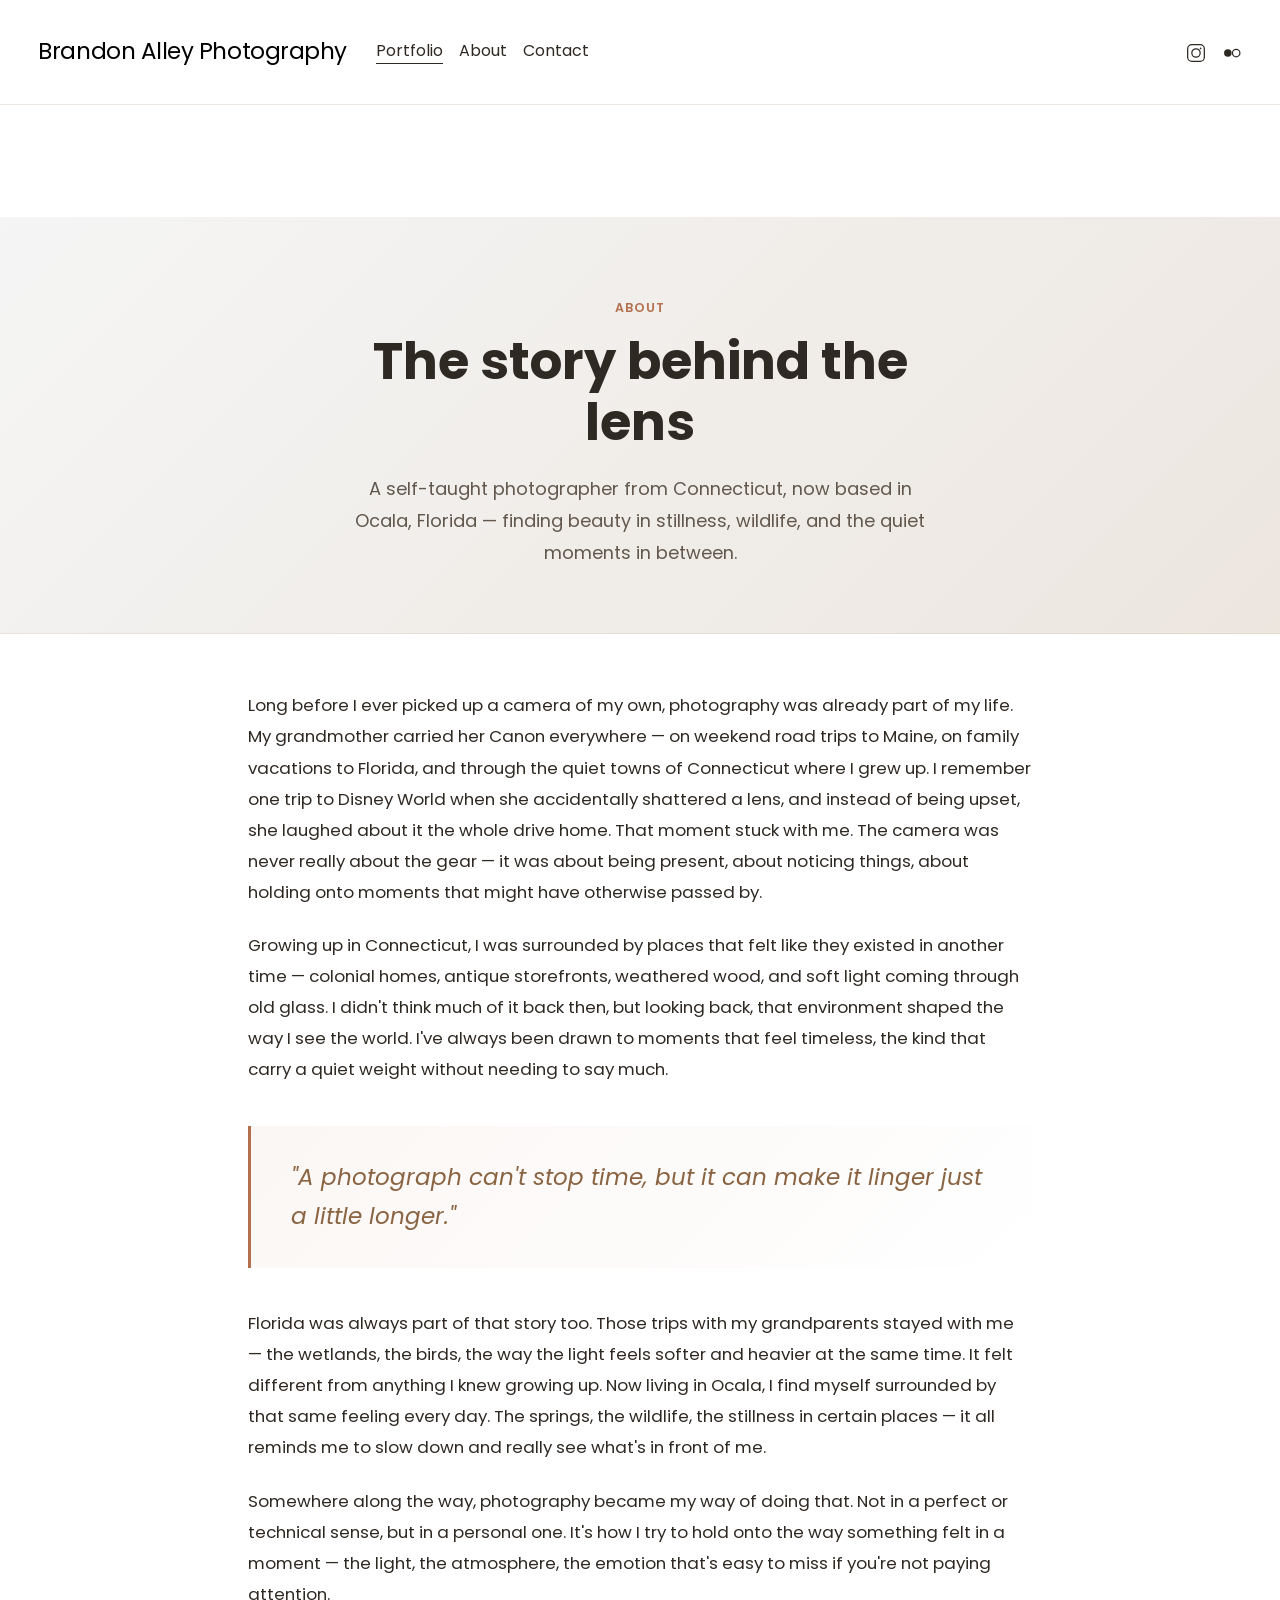
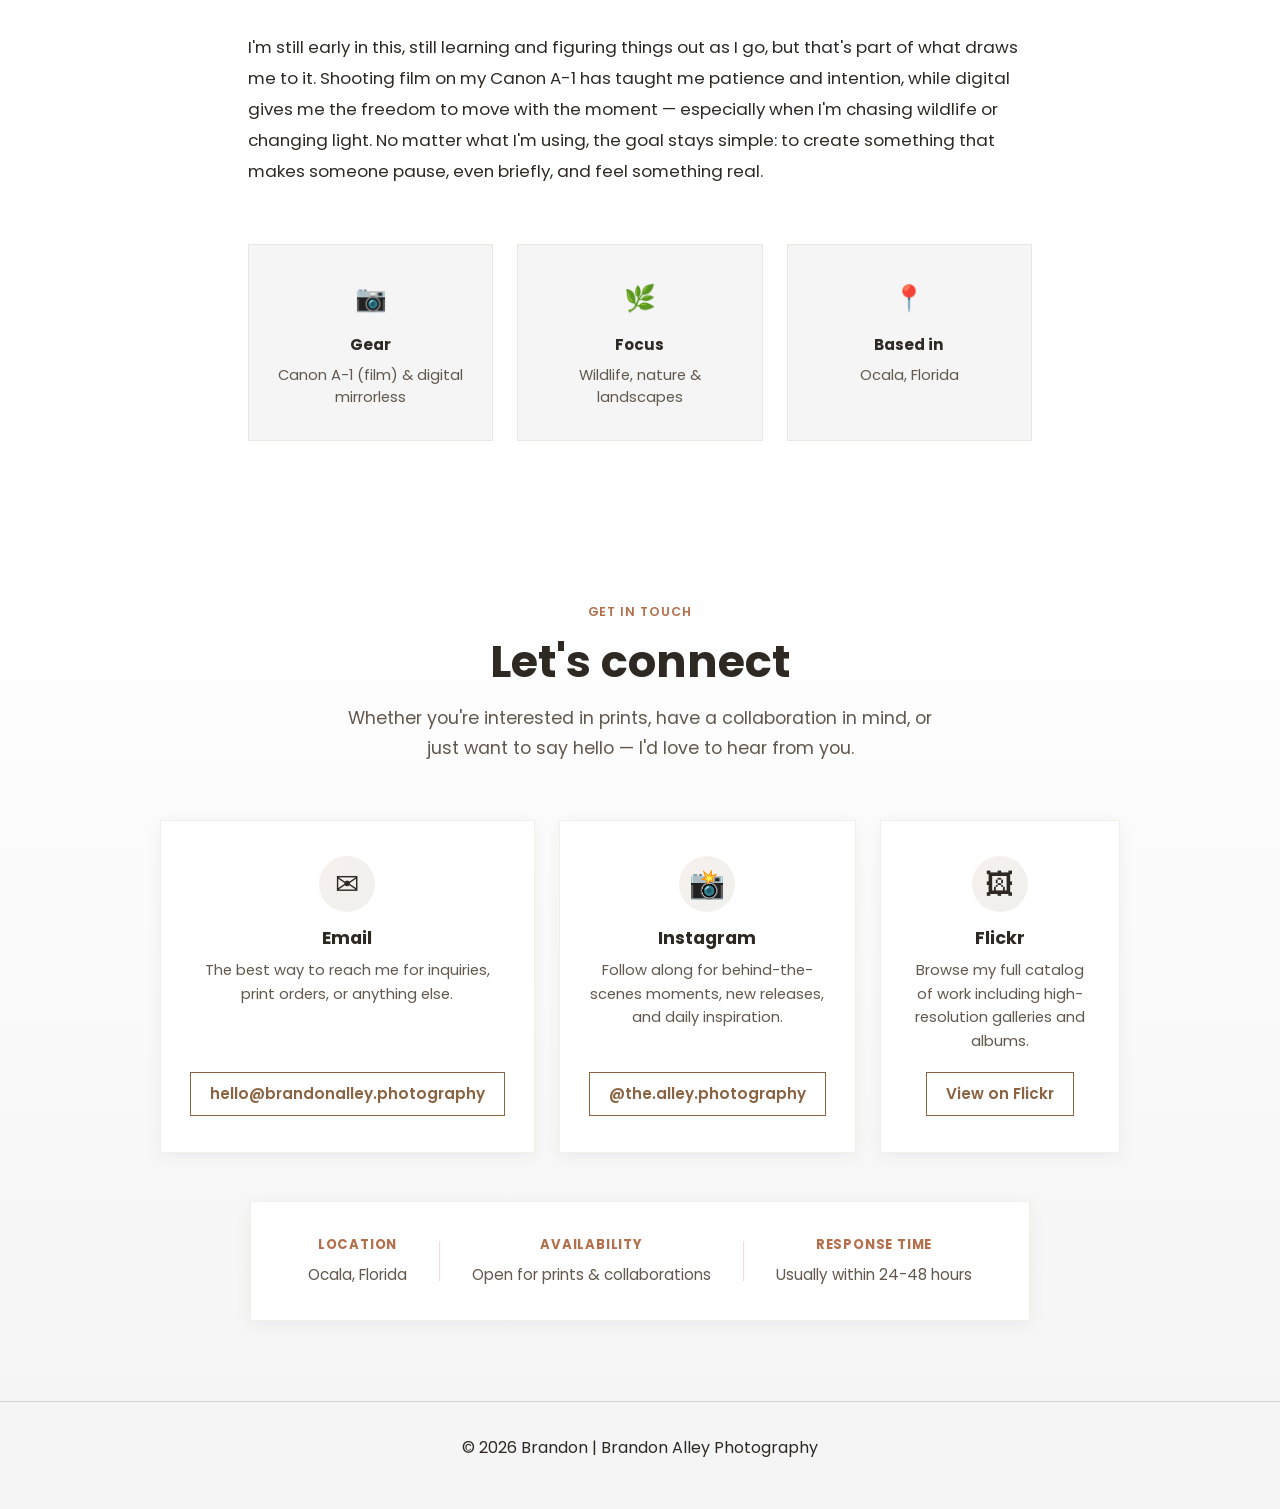
==== commit 8ab224eb: "Upgrade mobile nav to full-screen overlay menu" ====
--- a/index.html
+++ b/index.html
@@ -49,7 +49,11 @@
       </div>
 
       <div class="mobile-menu-overlay" id="mobileMenu" aria-hidden="true">
+        <button class="mobile-menu-close" id="mobileMenuClose" type="button" aria-label="Close menu">
+          <span aria-hidden="true">✕</span>
+        </button>
         <nav class="mobile-menu-nav" aria-label="Mobile navigation">
+          <a href="#top">Home</a>
           <a href="#portfolio">Portfolio</a>
           <a href="#about">About</a>
           <a href="#contact">Contact</a>
--- a/style.css
+++ b/style.css
@@ -114,12 +114,14 @@
 /* ── Header ── */
 
 .site-header {
-  position: absolute;
+  position: sticky;
   top: 0;
   left: 0;
   width: 100%;
   z-index: 100;
-  background: transparent;
+  background: rgba(255, 255, 255, 0.96);
+  border-bottom: 1px solid rgba(138, 100, 66, 0.14);
+  backdrop-filter: blur(8px);
 }
 
 .header-shell {
@@ -271,14 +273,20 @@
 
 .mobile-menu-overlay {
   position: fixed;
-  inset: 0;
-  background: var(--bg);
-  z-index: 150;
+  top: 0;
+  left: 0;
+  width: 100%;
+  height: 100%;
+  background: rgba(255, 255, 255, 0.82);
+  -webkit-backdrop-filter: blur(14px);
+  backdrop-filter: blur(14px);
+  z-index: 9999;
   opacity: 0;
   visibility: hidden;
-  transition: opacity 0.3s ease, visibility 0.3s ease;
-  display: flex;
-  align-items: center;
+  transition: opacity 0.35s ease, visibility 0.35s ease;
+  display: flex;
+  align-items: center;
+  justify-content: center;
 }
 
 .mobile-menu-overlay.open {
@@ -286,21 +294,47 @@
   visibility: visible;
 }
 
+.mobile-menu-close {
+  position: absolute;
+  top: clamp(1rem, 3vw, 2rem);
+  right: clamp(1rem, 3vw, 2rem);
+  border: 0;
+  background: transparent;
+  color: #000;
+  font-family: "Poppins", Arial, sans-serif;
+  font-size: 2rem;
+  line-height: 1;
+  padding: 0.25rem;
+  cursor: pointer;
+}
+
 .mobile-menu-nav {
   display: flex;
   flex-direction: column;
-  gap: 1.5rem;
+  align-items: center;
+  justify-content: center;
+  gap: 20px;
   padding: 0 6vw;
   width: 100%;
+  min-height: 100%;
+  transform: translateY(18px);
+  opacity: 0;
+  transition: transform 0.35s ease, opacity 0.35s ease;
+}
+
+.mobile-menu-overlay.open .mobile-menu-nav {
+  transform: translateY(0);
+  opacity: 1;
 }
 
 .mobile-menu-nav a {
   font-family: "Poppins", Arial, sans-serif;
-  font-size: 2.5rem;
+  font-size: 28px;
   font-weight: 400;
-  color: var(--text);
+  color: #000;
   text-decoration: none;
   transition: color 0.2s ease;
+  line-height: 1.25;
 }
 
 .mobile-menu-nav a:hover {
@@ -824,6 +858,11 @@
 }
 
 @media (max-width: 768px) {
+  .header-burger-btn {
+    order: -1;
+    margin-right: 0.6rem;
+  }
+
   .site-nav {
     display: none;
   }
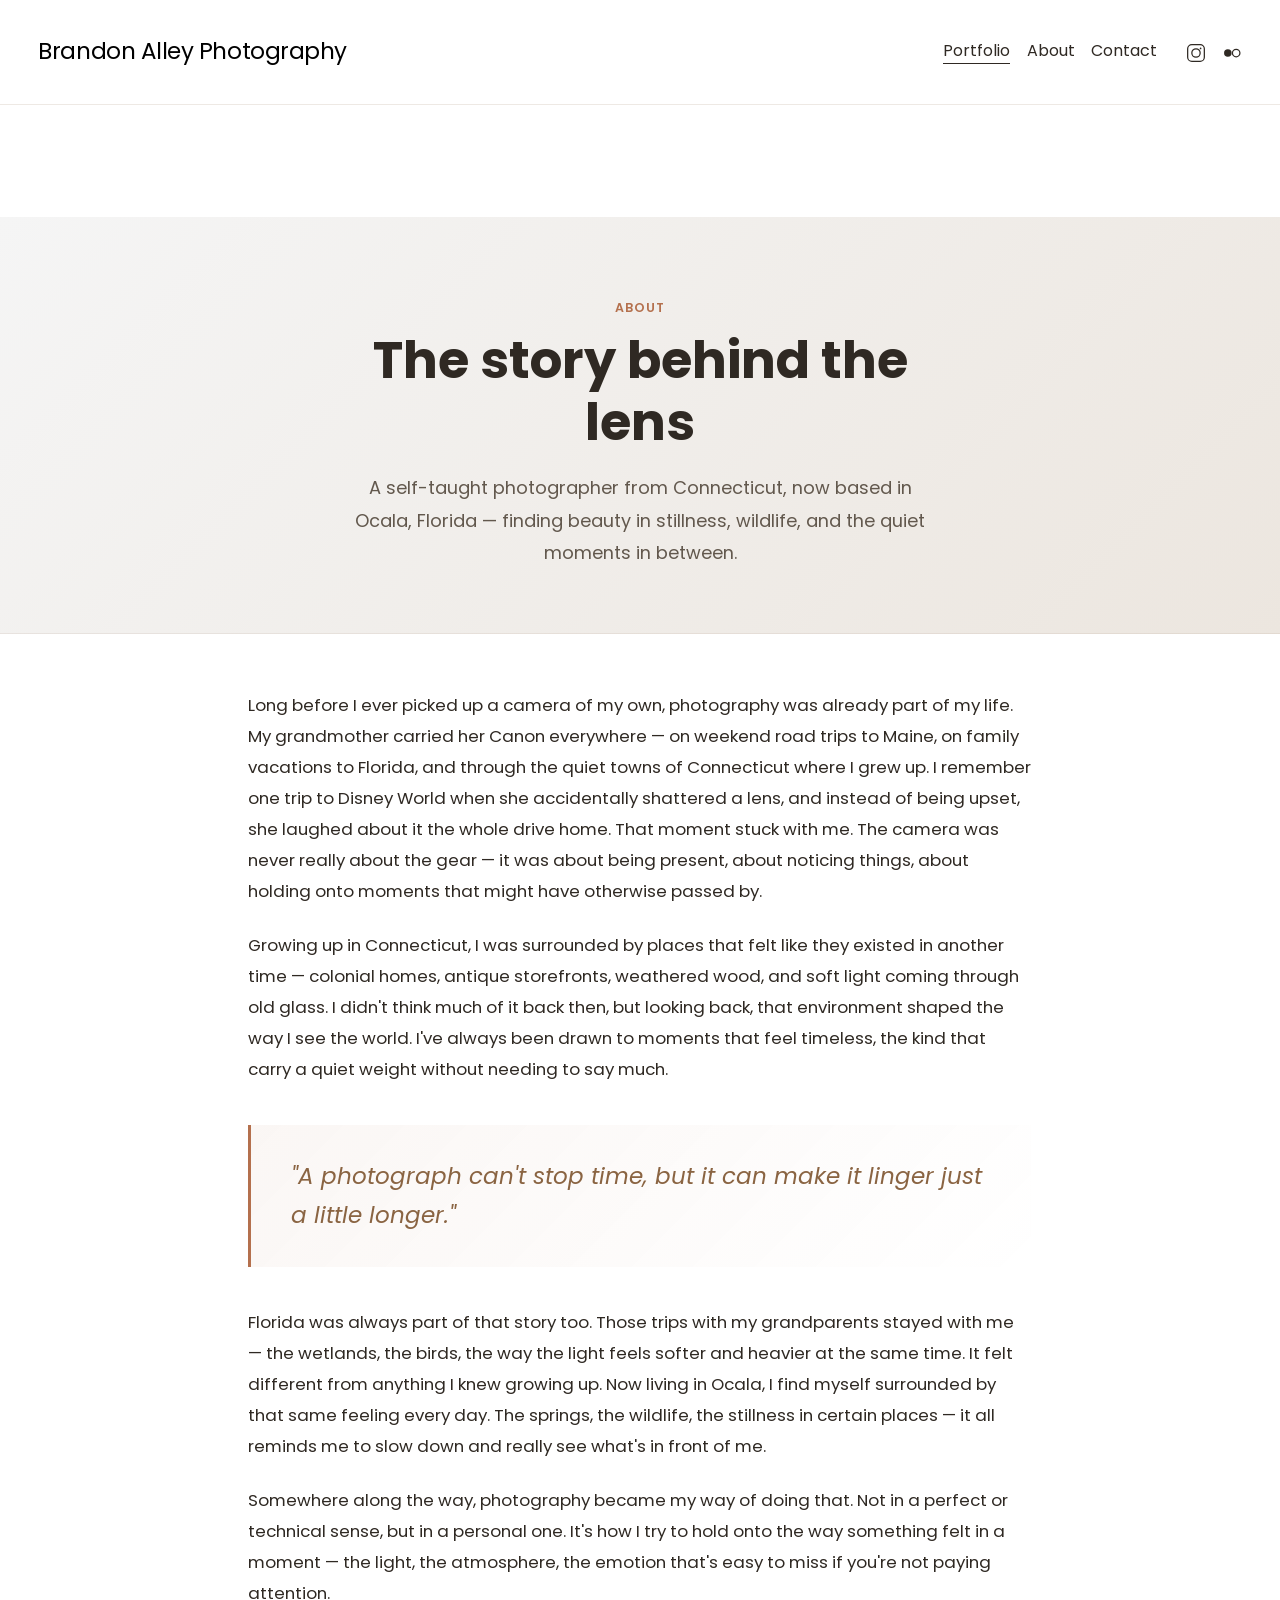
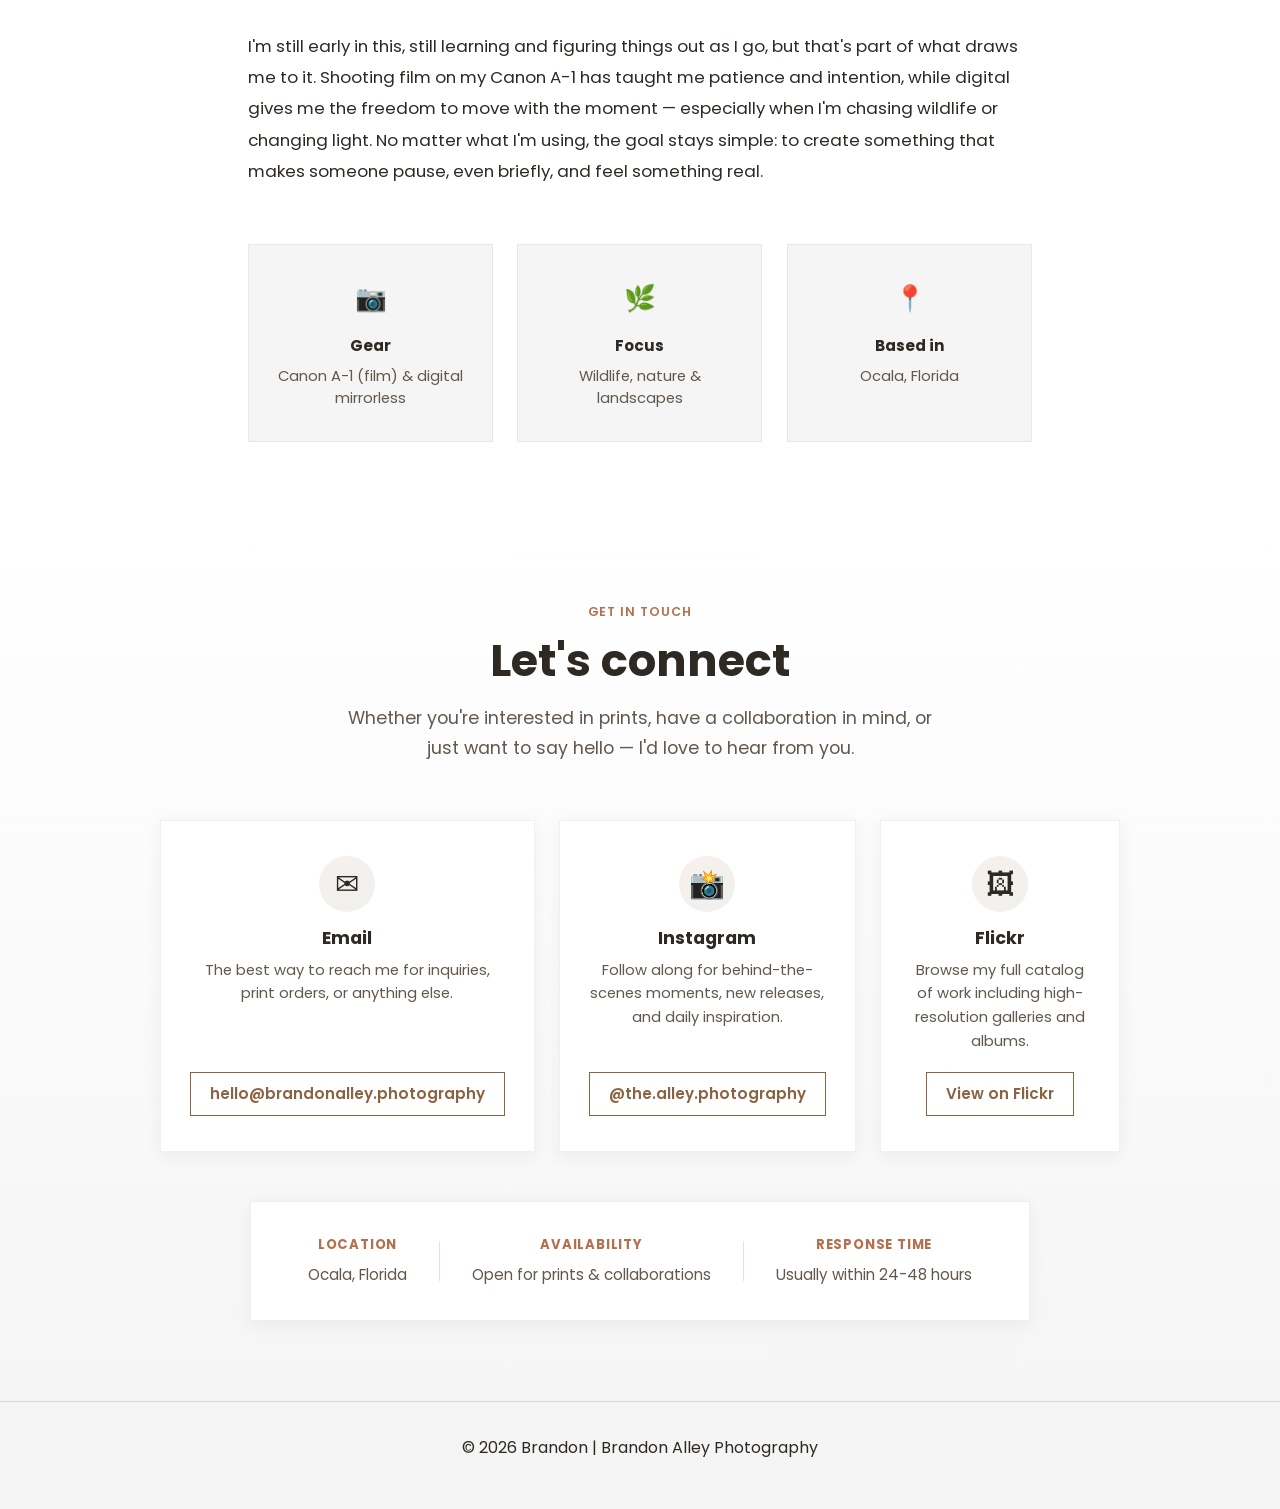
==== commit f027923f: "Add scroll-triggered fade-in reveal animations" ====
--- a/index.html
+++ b/index.html
@@ -48,45 +48,46 @@
         </div>
       </div>
 
-      <div class="mobile-menu-overlay" id="mobileMenu" aria-hidden="true">
-        <button class="mobile-menu-close" id="mobileMenuClose" type="button" aria-label="Close menu">
-          <span aria-hidden="true">✕</span>
-        </button>
-        <nav class="mobile-menu-nav" aria-label="Mobile navigation">
-          <a href="#top">Home</a>
-          <a href="#portfolio">Portfolio</a>
-          <a href="#about">About</a>
-          <a href="#contact">Contact</a>
-          <div class="mobile-menu-social">
-            <a href="https://instagram.com/the.alley.photography" target="_blank" rel="noreferrer" aria-label="Instagram">
-              <svg class="social-icon" viewBox="0 0 24 24" fill="none" stroke="currentColor" stroke-width="1.5" stroke-linecap="round" stroke-linejoin="round"><rect x="2" y="2" width="20" height="20" rx="5"/><circle cx="12" cy="12" r="5"/><circle cx="17.5" cy="6.5" r="1" fill="currentColor" stroke="none"/></svg>
-            </a>
-            <a href="https://www.flickr.com/photos/204244048@N05/" target="_blank" rel="noreferrer" aria-label="Flickr">
-              <svg class="social-icon" viewBox="0 0 24 24" fill="currentColor"><circle cx="7" cy="12" r="4.5"/><circle cx="17" cy="12" r="4.5" fill="none" stroke="currentColor" stroke-width="1.5"/></svg>
-            </a>
-          </div>
-        </nav>
-      </div>
     </header>
- 
+
+    <div class="mobile-menu-overlay" id="mobileMenu" aria-hidden="true">
+      <button class="mobile-menu-close" id="mobileMenuClose" type="button" aria-label="Close menu">
+        <span aria-hidden="true">✕</span>
+      </button>
+      <nav class="mobile-menu-nav" aria-label="Mobile navigation">
+        <a href="#top">Home</a>
+        <a href="#portfolio">Portfolio</a>
+        <a href="#about">About</a>
+        <a href="#contact">Contact</a>
+        <div class="mobile-menu-social">
+          <a href="https://instagram.com/the.alley.photography" target="_blank" rel="noreferrer" aria-label="Instagram">
+            <svg class="social-icon" viewBox="0 0 24 24" fill="none" stroke="currentColor" stroke-width="1.5" stroke-linecap="round" stroke-linejoin="round"><rect x="2" y="2" width="20" height="20" rx="5"/><circle cx="12" cy="12" r="5"/><circle cx="17.5" cy="6.5" r="1" fill="currentColor" stroke="none"/></svg>
+          </a>
+          <a href="https://www.flickr.com/photos/204244048@N05/" target="_blank" rel="noreferrer" aria-label="Flickr">
+            <svg class="social-icon" viewBox="0 0 24 24" fill="currentColor"><circle cx="7" cy="12" r="4.5"/><circle cx="17" cy="12" r="4.5" fill="none" stroke="currentColor" stroke-width="1.5"/></svg>
+          </a>
+        </div>
+      </nav>
+    </div>
+
     <main>
-      <section id="portfolio" class="section-padding" aria-label="Portfolio">
+      <section id="portfolio" class="section-padding scroll-reveal-section" aria-label="Portfolio">
         <div class="container">
           <div class="gallery" id="gallery" aria-live="polite"></div>
         </div>
       </section>
 
-      <section id="about" class="about-section" aria-labelledby="about-title">
-        <div class="about-hero">
-          <div class="about-hero-inner">
+      <section id="about" class="about-section scroll-reveal-section" aria-labelledby="about-title">
+        <div class="about-hero scroll-reveal">
+          <div class="about-hero-inner scroll-reveal">
             <p class="eyebrow">About</p>
             <h2 id="about-title">The story behind the lens</h2>
             <p class="about-intro">A self-taught photographer from Connecticut, now based in Ocala, Florida — finding beauty in stillness, wildlife, and the quiet moments in between.</p>
           </div>
         </div>
         <div class="container about-content">
-          <div class="about-story">
-            <div class="about-story-text">
+          <div class="about-story scroll-reveal">
+            <div class="about-story-text scroll-reveal">
               <p>
                 Long before I ever picked up a camera of my own, photography was already part of my life. My grandmother carried her Canon everywhere — on weekend road trips to Maine, on family vacations to Florida, and through the quiet towns of Connecticut where I grew up. I remember one trip to Disney World when she accidentally shattered a lens, and instead of being upset, she laughed about it the whole drive home. That moment stuck with me. The camera was never really about the gear — it was about being present, about noticing things, about holding onto moments that might have otherwise passed by.
               </p>
@@ -94,10 +95,10 @@
                 Growing up in Connecticut, I was surrounded by places that felt like they existed in another time — colonial homes, antique storefronts, weathered wood, and soft light coming through old glass. I didn't think much of it back then, but looking back, that environment shaped the way I see the world. I've always been drawn to moments that feel timeless, the kind that carry a quiet weight without needing to say much.
               </p>
             </div>
-            <blockquote class="about-pullquote">
+            <blockquote class="about-pullquote scroll-reveal">
               "A photograph can't stop time, but it can make it linger just a little longer."
             </blockquote>
-            <div class="about-story-text">
+            <div class="about-story-text scroll-reveal">
               <p>
                 Florida was always part of that story too. Those trips with my grandparents stayed with me — the wetlands, the birds, the way the light feels softer and heavier at the same time. It felt different from anything I knew growing up. Now living in Ocala, I find myself surrounded by that same feeling every day. The springs, the wildlife, the stillness in certain places — it all reminds me to slow down and really see what's in front of me.
               </p>
@@ -110,17 +111,17 @@
             </div>
           </div>
           <div class="about-details">
-            <div class="about-detail-card">
+            <div class="about-detail-card scroll-reveal">
               <span class="about-detail-icon">&#x1F4F7;</span>
               <h4>Gear</h4>
               <p>Canon A-1 (film) &amp; digital mirrorless</p>
             </div>
-            <div class="about-detail-card">
+            <div class="about-detail-card scroll-reveal">
               <span class="about-detail-icon">&#x1F33F;</span>
               <h4>Focus</h4>
               <p>Wildlife, nature &amp; landscapes</p>
             </div>
-            <div class="about-detail-card">
+            <div class="about-detail-card scroll-reveal">
               <span class="about-detail-icon">&#x1F4CD;</span>
               <h4>Based in</h4>
               <p>Ocala, Florida</p>
@@ -129,34 +130,34 @@
         </div>
       </section>
 
-      <section id="contact" class="contact-section-full" aria-labelledby="contact-title">
+      <section id="contact" class="contact-section-full scroll-reveal-section" aria-labelledby="contact-title">
         <div class="container">
-          <div class="contact-header">
+          <div class="contact-header scroll-reveal">
             <p class="eyebrow">Get in Touch</p>
             <h2 id="contact-title">Let's connect</h2>
             <p class="contact-subtitle">Whether you're interested in prints, have a collaboration in mind, or just want to say hello — I'd love to hear from you.</p>
           </div>
           <div class="contact-grid">
-            <div class="contact-card">
+            <div class="contact-card scroll-reveal">
               <div class="contact-card-icon">&#x2709;</div>
               <h3>Email</h3>
               <p>The best way to reach me for inquiries, print orders, or anything else.</p>
               <a href="mailto:hello@brandonalley.photography" class="contact-link">hello@brandonalley.photography</a>
             </div>
-            <div class="contact-card">
+            <div class="contact-card scroll-reveal">
               <div class="contact-card-icon">&#x1F4F8;</div>
               <h3>Instagram</h3>
               <p>Follow along for behind-the-scenes moments, new releases, and daily inspiration.</p>
               <a href="https://instagram.com/the.alley.photography" target="_blank" rel="noreferrer" class="contact-link">@the.alley.photography</a>
             </div>
-            <div class="contact-card">
+            <div class="contact-card scroll-reveal">
               <div class="contact-card-icon">&#x1F5BC;</div>
               <h3>Flickr</h3>
               <p>Browse my full catalog of work including high-resolution galleries and albums.</p>
               <a href="https://www.flickr.com/photos/204244048@N05/" target="_blank" rel="noreferrer" class="contact-link">View on Flickr</a>
             </div>
           </div>
-          <div class="contact-info-bar">
+          <div class="contact-info-bar scroll-reveal">
             <div class="contact-info-item">
               <strong>Location</strong>
               <span>Ocala, Florida</span>
--- a/style.css
+++ b/style.css
@@ -1,4 +1,5 @@
 :root {
+  color-scheme: light dark;
   --header-padding: 3vw;
   --nav-gap: 28.9px;
   --nav-item-gap: 16.2px;
@@ -12,7 +13,68 @@
   --text: #2f2923;
   --muted: #62584d;
   --shadow: 0 12px 28px rgba(76, 58, 42, 0.1);
+  --header-bg: rgba(255, 255, 255, 0.96);
+  --header-border: rgba(138, 100, 66, 0.14);
+  --logo-text: #000000;
+  --overlay-bg: rgba(255, 255, 255, 0.82);
+  --menu-close-color: #000000;
+  --mobile-nav-text: #000000;
+  --gallery-hover-shadow: 0 16px 28px rgba(77, 62, 48, 0.14);
+  --gallery-overlay: linear-gradient(to top, rgba(214, 167, 122, 0.13), transparent 35%);
+  --about-hero-bg: linear-gradient(135deg, var(--bg-soft) 0%, #ece6df 100%);
+  --section-border: rgba(138, 100, 66, 0.12);
+  --card-border: rgba(138, 100, 66, 0.1);
+  --card-shadow-soft: 0 4px 16px rgba(76, 58, 42, 0.06);
+  --quote-bg: linear-gradient(135deg, rgba(180, 112, 77, 0.06), transparent);
+  --icon-chip-bg: linear-gradient(135deg, rgba(180, 112, 77, 0.1), rgba(95, 111, 82, 0.1));
+  --button-text-on-fill: #ffffff;
+  --divider: rgba(138, 100, 66, 0.2);
+  --footer-border: rgba(138, 100, 66, 0.24);
+  --lightbox-bg: #000000;
+  --lightbox-meta-bg: linear-gradient(transparent, rgba(0, 0, 0, 0.7));
+  --lightbox-caption: rgba(255, 255, 255, 0.82);
+  --lightbox-counter: rgba(255, 255, 255, 0.52);
+  --lightbox-control: rgba(255, 255, 255, 0.68);
+  --lightbox-control-hover: rgba(255, 255, 255, 0.94);
   --radius: 0px;
+}
+
+@media (prefers-color-scheme: dark) {
+  :root {
+    --bg: #0d0e10;
+    --bg-soft: #15171a;
+    --surface: #171a1e;
+    --text: #ece6df;
+    --muted: #b9b0a5;
+    --sage: #9fb39d;
+    --olive-light: #687869;
+    --earth: #c99f7f;
+    --terracotta: #d79a73;
+    --shadow: 0 12px 28px rgba(0, 0, 0, 0.36);
+    --header-bg: rgba(13, 14, 16, 0.92);
+    --header-border: rgba(255, 255, 255, 0.1);
+    --logo-text: #f5f2ed;
+    --overlay-bg: rgba(13, 14, 16, 0.86);
+    --menu-close-color: #f5f2ed;
+    --mobile-nav-text: #f5f2ed;
+    --gallery-hover-shadow: 0 16px 28px rgba(0, 0, 0, 0.42);
+    --gallery-overlay: linear-gradient(to top, rgba(255, 255, 255, 0.08), transparent 35%);
+    --about-hero-bg: linear-gradient(135deg, #15171a 0%, #111316 100%);
+    --section-border: rgba(255, 255, 255, 0.12);
+    --card-border: rgba(255, 255, 255, 0.12);
+    --card-shadow-soft: 0 6px 20px rgba(0, 0, 0, 0.3);
+    --quote-bg: linear-gradient(135deg, rgba(215, 154, 115, 0.12), transparent);
+    --icon-chip-bg: linear-gradient(135deg, rgba(215, 154, 115, 0.16), rgba(159, 179, 157, 0.14));
+    --button-text-on-fill: #0f1013;
+    --divider: rgba(255, 255, 255, 0.22);
+    --footer-border: rgba(255, 255, 255, 0.18);
+    --lightbox-bg: #050506;
+    --lightbox-meta-bg: linear-gradient(transparent, rgba(0, 0, 0, 0.75));
+    --lightbox-caption: rgba(255, 255, 255, 0.88);
+    --lightbox-counter: rgba(255, 255, 255, 0.64);
+    --lightbox-control: rgba(255, 255, 255, 0.76);
+    --lightbox-control-hover: rgba(255, 255, 255, 0.98);
+  }
 }
 
 * {
@@ -119,8 +181,8 @@
   left: 0;
   width: 100%;
   z-index: 100;
-  background: rgba(255, 255, 255, 0.96);
-  border-bottom: 1px solid rgba(138, 100, 66, 0.14);
+  background: var(--header-bg);
+  border-bottom: 1px solid var(--header-border);
   backdrop-filter: blur(8px);
 }
 
@@ -137,7 +199,7 @@
 
 .logo {
   display: inline-block;
-  color: rgb(0, 0, 0);
+  color: var(--logo-text);
   font-family: "Poppins", sans-serif;
   text-decoration: none;
   font-size: 23px;
@@ -152,8 +214,8 @@
 .site-nav {
   display: inline-flex;
   align-items: center;
-  padding-left: var(--nav-gap);
-  margin-right: auto;
+  padding-left: 0;
+  margin-left: auto;
 }
 
 .site-nav a + a {
@@ -195,7 +257,7 @@
   align-items: center;
   gap: 1rem;
   flex: 0 1 auto;
-  margin-left: 1rem;
+  margin-left: var(--nav-gap);
 }
 
 .social-icon {
@@ -222,6 +284,15 @@
   cursor: pointer;
   z-index: 200;
   flex-shrink: 0;
+  -webkit-tap-highlight-color: transparent;
+}
+
+.burger:focus,
+.burger:focus-visible,
+.header-burger-btn:focus,
+.header-burger-btn:focus-visible {
+  outline: none;
+  box-shadow: none;
 }
 
 .burger-box {
@@ -277,7 +348,7 @@
   left: 0;
   width: 100%;
   height: 100%;
-  background: rgba(255, 255, 255, 0.82);
+  background: var(--overlay-bg);
   -webkit-backdrop-filter: blur(14px);
   backdrop-filter: blur(14px);
   z-index: 9999;
@@ -298,9 +369,10 @@
   position: absolute;
   top: clamp(1rem, 3vw, 2rem);
   right: clamp(1rem, 3vw, 2rem);
+  z-index: 2;
   border: 0;
   background: transparent;
-  color: #000;
+  color: var(--menu-close-color);
   font-family: "Poppins", Arial, sans-serif;
   font-size: 2rem;
   line-height: 1;
@@ -309,6 +381,8 @@
 }
 
 .mobile-menu-nav {
+  position: relative;
+  z-index: 1;
   display: flex;
   flex-direction: column;
   align-items: center;
@@ -331,7 +405,7 @@
   font-family: "Poppins", Arial, sans-serif;
   font-size: 28px;
   font-weight: 400;
-  color: #000;
+  color: var(--mobile-nav-text);
   text-decoration: none;
   transition: color 0.2s ease;
   line-height: 1.25;
@@ -356,6 +430,31 @@
 .section-heading {
   margin-bottom: 2rem;
   max-width: none;
+}
+
+/* ── Scroll reveal animation ── */
+
+.scroll-reveal {
+  opacity: 0;
+  transform: translate3d(0, 24px, 0);
+  transition: opacity 0.7s ease, transform 0.7s ease;
+  will-change: opacity, transform;
+}
+
+.scroll-reveal.is-revealed {
+  opacity: 1;
+  transform: translate3d(0, 0, 0);
+}
+
+.gallery-item {
+  opacity: 0;
+  transform: translate3d(0, 20px, 0);
+  transition: opacity 0.7s ease, transform 0.7s ease, box-shadow 0.25s ease;
+}
+
+.gallery-item.is-revealed {
+  opacity: 1;
+  transform: translate3d(0, 0, 0);
 }
 
 .gallery {
@@ -369,7 +468,6 @@
   border-radius: var(--radius);
   overflow: hidden;
   box-shadow: var(--shadow);
-  transition: transform 0.25s ease, box-shadow 0.25s ease;
   position: relative;
   cursor: zoom-in;
   display: inline-block;
@@ -379,14 +477,15 @@
 }
 
 .gallery-item:hover {
-  box-shadow: 0 16px 28px rgba(77, 62, 48, 0.14);
+  transform: translate3d(0, -3px, 0);
+  box-shadow: var(--gallery-hover-shadow);
 }
 
 .gallery-item::after {
   content: "";
   position: absolute;
   inset: 0;
-  background: linear-gradient(to top, rgba(214, 167, 122, 0.13), transparent 35%);
+  background: var(--gallery-overlay);
   opacity: 0;
   transition: opacity 0.25s ease;
   pointer-events: none;
@@ -400,12 +499,30 @@
   width: 100%;
   height: auto;
   display: block;
+  opacity: 0;
+  transform: translateY(10px);
+  transition: opacity 0.45s ease, transform 0.45s ease;
+}
+
+.gallery-item img.is-visible {
+  opacity: 1;
+  transform: translateY(0);
 }
 
 .gallery-item.is-broken {
   display: none;
 }
 
+@media (prefers-reduced-motion: reduce) {
+  .scroll-reveal,
+  .gallery-item,
+  .gallery-item img {
+    transition: none;
+    transform: none;
+    opacity: 1;
+  }
+}
+
 /* ── About Section ── */
 
 .about-section {
@@ -413,8 +530,8 @@
 }
 
 .about-hero {
-  background: linear-gradient(135deg, var(--bg-soft) 0%, #ece6df 100%);
-  border-bottom: 1px solid rgba(138, 100, 66, 0.12);
+  background: var(--about-hero-bg);
+  border-bottom: 1px solid var(--section-border);
   padding: 5rem 0 4rem;
 }
 
@@ -460,7 +577,7 @@
   margin: 2.5rem 0;
   padding: 2rem 2.5rem;
   border-left: 3px solid var(--terracotta);
-  background: linear-gradient(135deg, rgba(180, 112, 77, 0.06), transparent);
+  background: var(--quote-bg);
   font-family: "Poppins", Arial, sans-serif;
   font-size: clamp(1.2rem, 1.8vw, 1.45rem);
   font-style: italic;
@@ -478,7 +595,7 @@
   text-align: center;
   padding: 2rem 1.5rem;
   background: var(--bg-soft);
-  border: 1px solid rgba(138, 100, 66, 0.1);
+  border: 1px solid var(--card-border);
   transition: transform 0.25s ease, box-shadow 0.25s ease;
 }
 
@@ -542,8 +659,8 @@
 .contact-card {
   background: var(--surface);
   padding: 2.2rem 1.8rem;
-  border: 1px solid rgba(138, 100, 66, 0.1);
-  box-shadow: 0 4px 16px rgba(76, 58, 42, 0.06);
+  border: 1px solid var(--card-border);
+  box-shadow: var(--card-shadow-soft);
   text-align: center;
   display: flex;
   flex-direction: column;
@@ -564,7 +681,7 @@
   display: flex;
   align-items: center;
   justify-content: center;
-  background: linear-gradient(135deg, rgba(180, 112, 77, 0.1), rgba(95, 111, 82, 0.1));
+  background: var(--icon-chip-bg);
   border-radius: 50%;
 }
 
@@ -594,7 +711,7 @@
 
 .contact-link:hover {
   background: var(--earth);
-  color: #fff;
+  color: var(--button-text-on-fill);
 }
 
 .contact-info-bar {
@@ -606,8 +723,8 @@
   margin: 0 auto;
   padding: 2rem;
   background: var(--surface);
-  border: 1px solid rgba(138, 100, 66, 0.1);
-  box-shadow: 0 4px 16px rgba(76, 58, 42, 0.06);
+  border: 1px solid var(--card-border);
+  box-shadow: var(--card-shadow-soft);
 }
 
 .contact-info-item {
@@ -632,12 +749,12 @@
 .contact-info-divider {
   width: 1px;
   height: 2.5rem;
-  background: rgba(138, 100, 66, 0.2);
+  background: var(--divider);
 }
 
 
 .site-footer {
-  border-top: 1px solid rgba(138, 100, 66, 0.24);
+  border-top: 1px solid var(--footer-border);
   background: var(--bg-soft);
   padding: 2rem 0;
   padding-left: clamp(1.5rem, 3vw, 3rem);
@@ -675,7 +792,7 @@
   align-items: center;
   justify-content: center;
   padding: 0;
-  background: rgb(0, 0, 0);
+  background: var(--lightbox-bg);
   backdrop-filter: none;
   opacity: 0;
   visibility: hidden;
@@ -755,7 +872,7 @@
   gap: 0.35rem;
   width: 100%;
   padding: 2.5rem 1rem 1rem;
-  background: linear-gradient(transparent, rgba(0, 0, 0, 0.7));
+  background: var(--lightbox-meta-bg);
   transition: opacity 0.24s ease, transform 0.24s ease;
   z-index: 3;
 }
@@ -763,7 +880,7 @@
 #lightboxCaption {
   margin: 0;
   max-width: min(90vw, 860px);
-  color: rgba(255, 255, 255, 0.82);
+  color: var(--lightbox-caption);
   text-align: center;
   font-size: clamp(0.86rem, 1.12vw, 0.96rem);
   line-height: 1.5;
@@ -774,7 +891,7 @@
 
 .lightbox-counter {
   margin: 0;
-  color: rgba(255, 255, 255, 0.52);
+  color: var(--lightbox-counter);
   text-align: center;
   font-size: 0.74rem;
   font-weight: 500;
@@ -792,7 +909,7 @@
   align-items: center;
   justify-content: center;
   background: transparent;
-  color: rgba(255, 255, 255, 0.68);
+  color: var(--lightbox-control);
   font-size: 1.18rem;
   font-weight: 200;
   line-height: 1;
@@ -805,7 +922,7 @@
 .lightbox-control:hover {
   transform: scale(1.02);
   opacity: 1;
-  color: rgba(255, 255, 255, 0.94);
+  color: var(--lightbox-control-hover);
 }
 
 .lightbox:focus-within .lightbox-control,
@@ -859,8 +976,7 @@
 
 @media (max-width: 768px) {
   .header-burger-btn {
-    order: -1;
-    margin-right: 0.6rem;
+    margin-left: auto;
   }
 
   .site-nav {
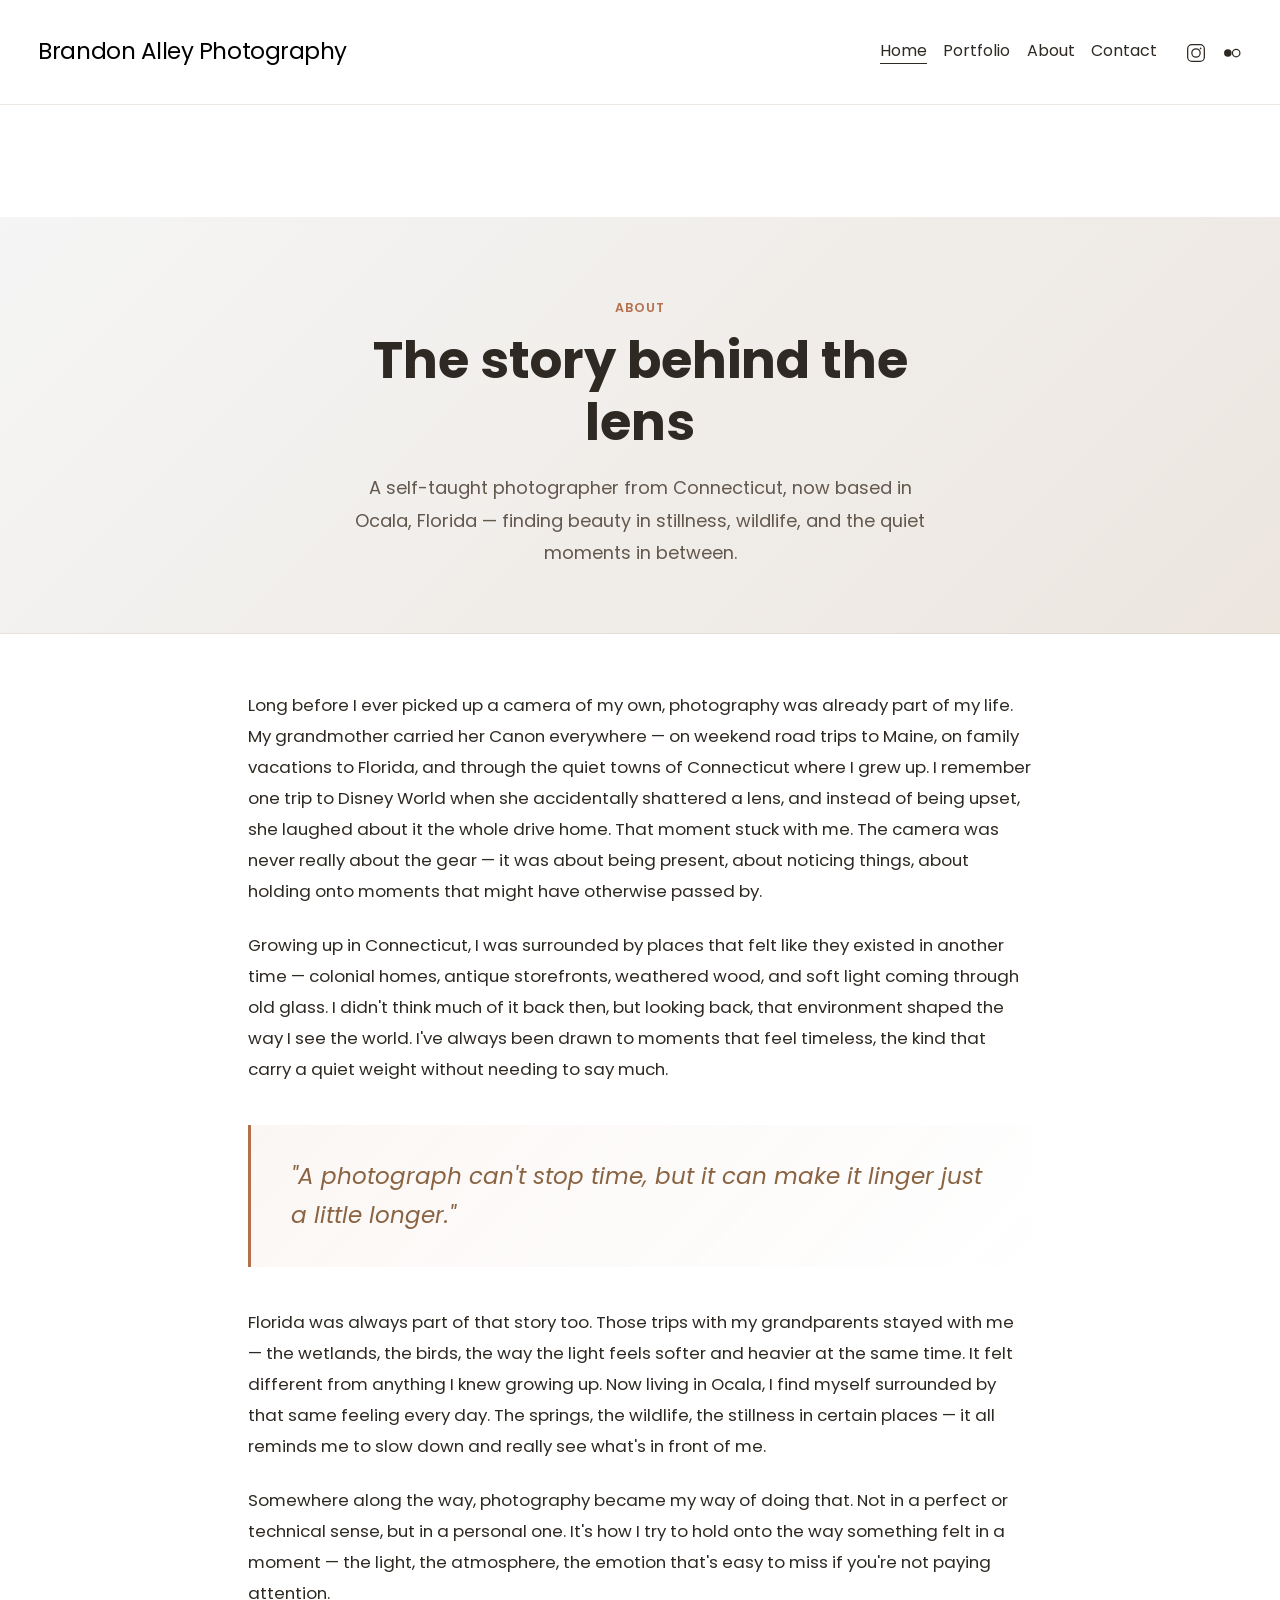
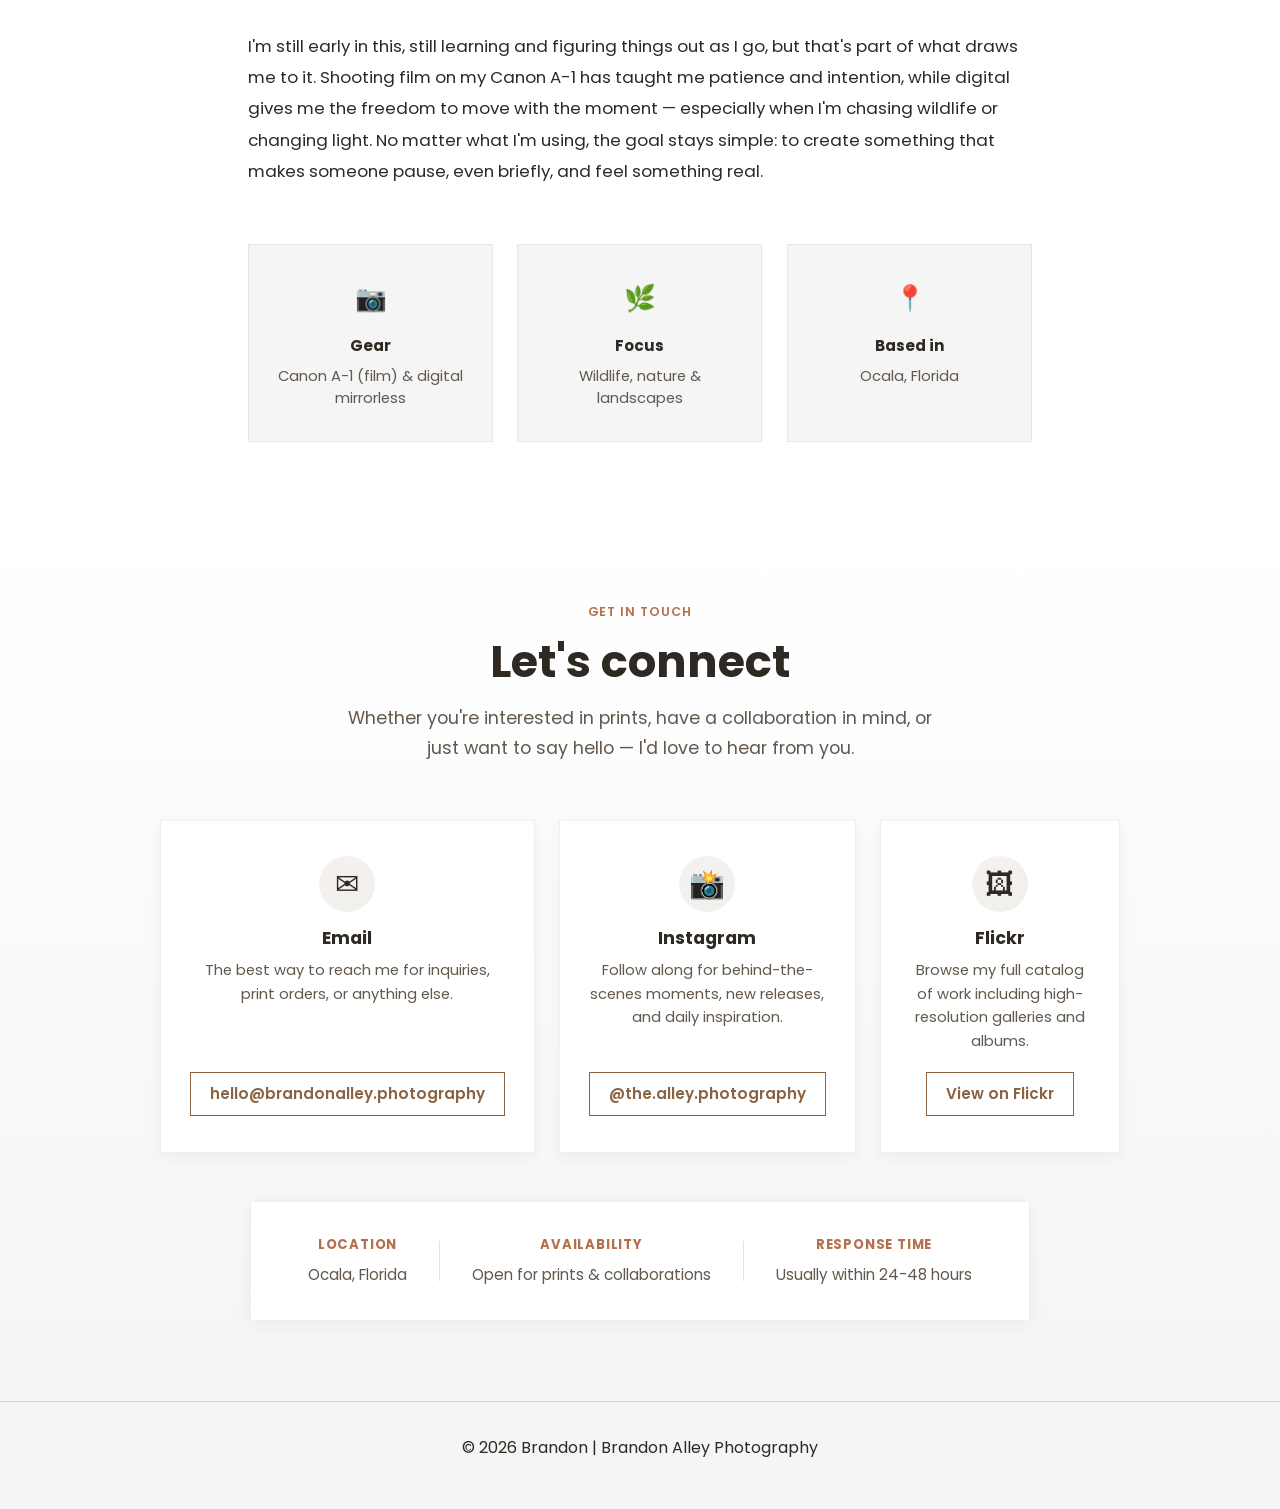
==== commit 724098ff: "Update navbar home and portfolio link behavior" ====
--- a/index.html
+++ b/index.html
@@ -13,7 +13,7 @@
     <link href="https://fonts.googleapis.com/css2?family=Poppins:ital,wght@0,400;0,500;0,600;0,700;1,400&display=swap" rel="stylesheet" />
     <link rel="stylesheet" href="style.css" />
   </head>
-  <body>
+  <body data-page="home">
     <header class="site-header" id="top">
       <!-- Outer wrapper keeps consistent breathing room around the full header row -->
       <div class="header-shell">
@@ -21,7 +21,8 @@
           <a href="#top" class="logo">Brandon Alley Photography</a>
 
           <nav class="site-nav" id="siteNav" aria-label="Main navigation">
-            <a href="#portfolio">Portfolio</a>
+            <a href="#portfolio">Home</a>
+            <a href="portfolio.html">Portfolio</a>
             <a href="#about">About</a>
             <a href="#contact">Contact</a>
           </nav>
@@ -55,8 +56,8 @@
         <span aria-hidden="true">✕</span>
       </button>
       <nav class="mobile-menu-nav" aria-label="Mobile navigation">
-        <a href="#top">Home</a>
-        <a href="#portfolio">Portfolio</a>
+        <a href="#portfolio">Home</a>
+        <a href="portfolio.html">Portfolio</a>
         <a href="#about">About</a>
         <a href="#contact">Contact</a>
         <div class="mobile-menu-social">
@@ -130,34 +131,34 @@
         </div>
       </section>
 
-      <section id="contact" class="contact-section-full scroll-reveal-section" aria-labelledby="contact-title">
+      <section id="contact" class="contact-section-full" aria-labelledby="contact-title">
         <div class="container">
-          <div class="contact-header scroll-reveal">
+          <div class="contact-header">
             <p class="eyebrow">Get in Touch</p>
             <h2 id="contact-title">Let's connect</h2>
             <p class="contact-subtitle">Whether you're interested in prints, have a collaboration in mind, or just want to say hello — I'd love to hear from you.</p>
           </div>
           <div class="contact-grid">
-            <div class="contact-card scroll-reveal">
+            <div class="contact-card">
               <div class="contact-card-icon">&#x2709;</div>
               <h3>Email</h3>
               <p>The best way to reach me for inquiries, print orders, or anything else.</p>
               <a href="mailto:hello@brandonalley.photography" class="contact-link">hello@brandonalley.photography</a>
             </div>
-            <div class="contact-card scroll-reveal">
+            <div class="contact-card">
               <div class="contact-card-icon">&#x1F4F8;</div>
               <h3>Instagram</h3>
               <p>Follow along for behind-the-scenes moments, new releases, and daily inspiration.</p>
               <a href="https://instagram.com/the.alley.photography" target="_blank" rel="noreferrer" class="contact-link">@the.alley.photography</a>
             </div>
-            <div class="contact-card scroll-reveal">
+            <div class="contact-card">
               <div class="contact-card-icon">&#x1F5BC;</div>
               <h3>Flickr</h3>
               <p>Browse my full catalog of work including high-resolution galleries and albums.</p>
               <a href="https://www.flickr.com/photos/204244048@N05/" target="_blank" rel="noreferrer" class="contact-link">View on Flickr</a>
             </div>
           </div>
-          <div class="contact-info-bar scroll-reveal">
+          <div class="contact-info-bar">
             <div class="contact-info-item">
               <strong>Location</strong>
               <span>Ocala, Florida</span>
@@ -200,6 +201,9 @@
       </figure>
     </div>
 
+    <script src="https://cdn.jsdelivr.net/npm/@supabase/supabase-js@2"></script>
+    <script src="supabase-config.js"></script>
+    <script src="supabase.js"></script>
     <script src="script.js"></script>
   </body>
 </html>
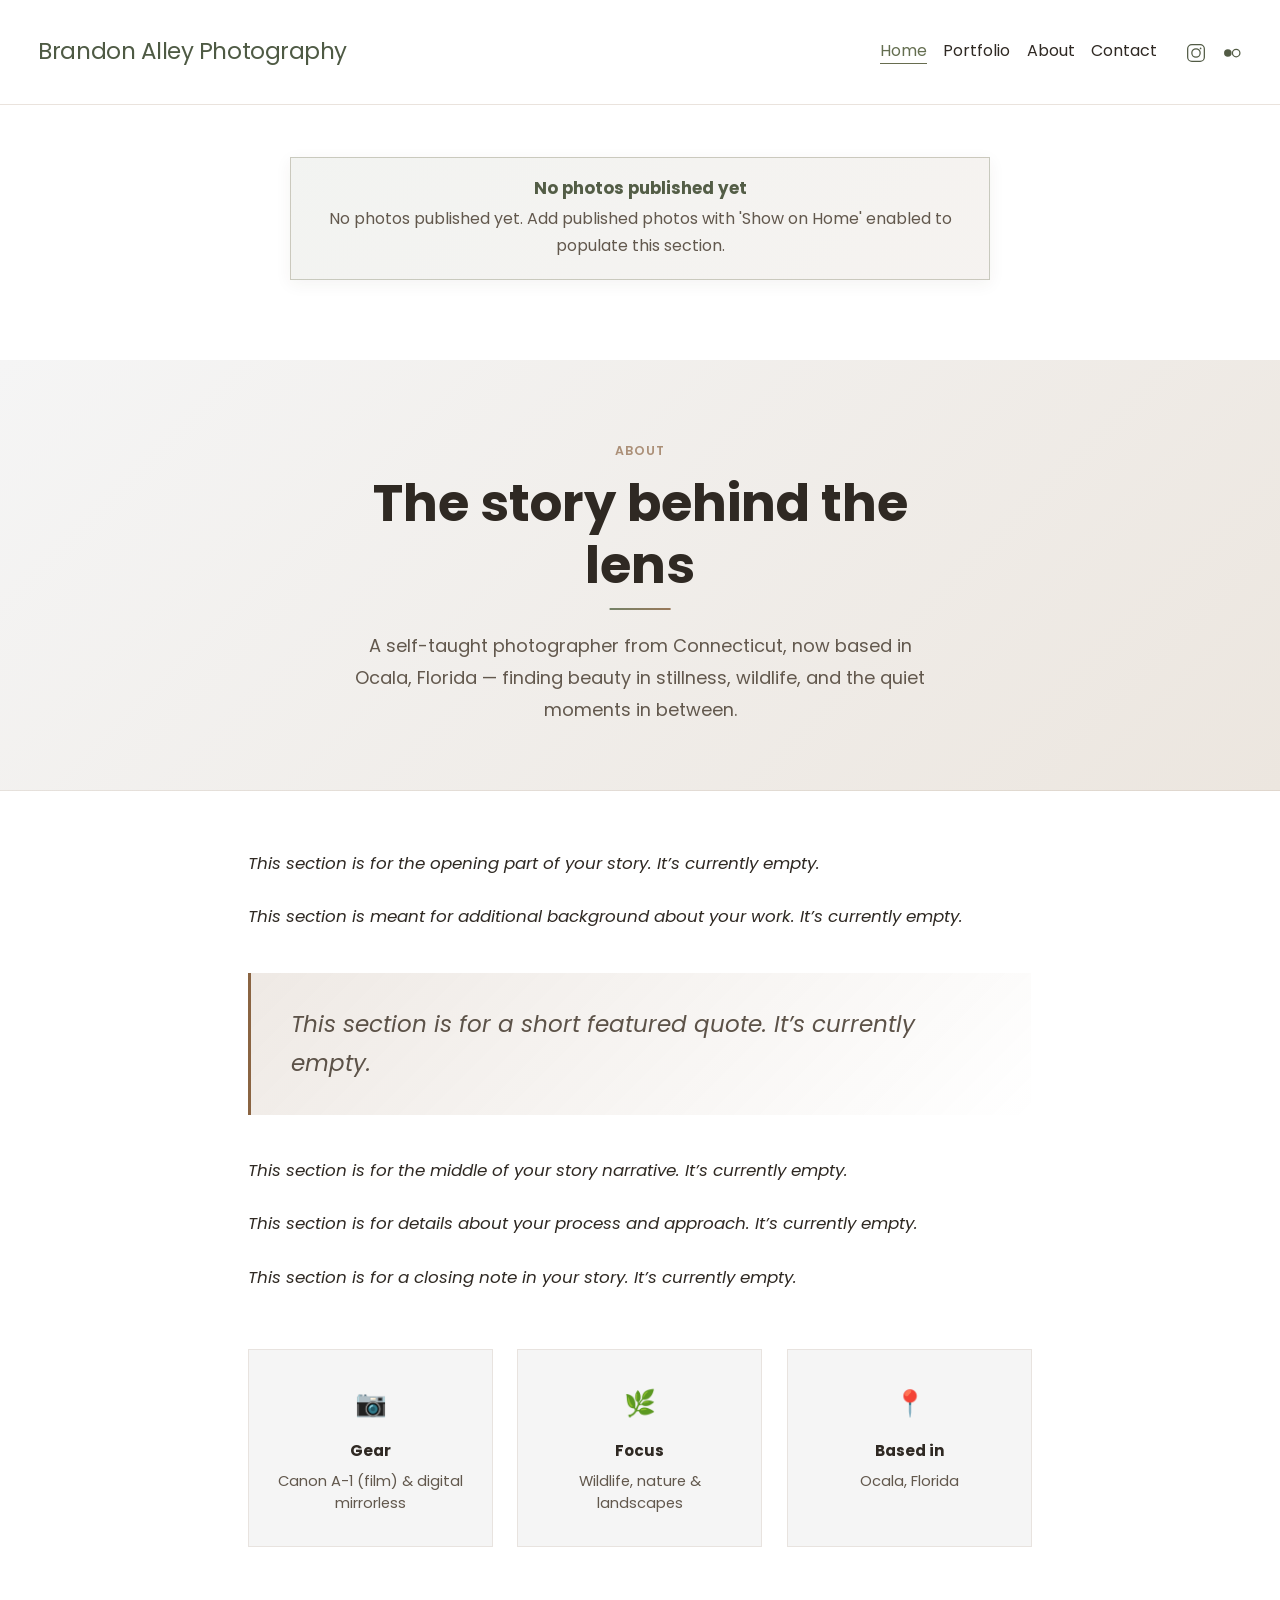
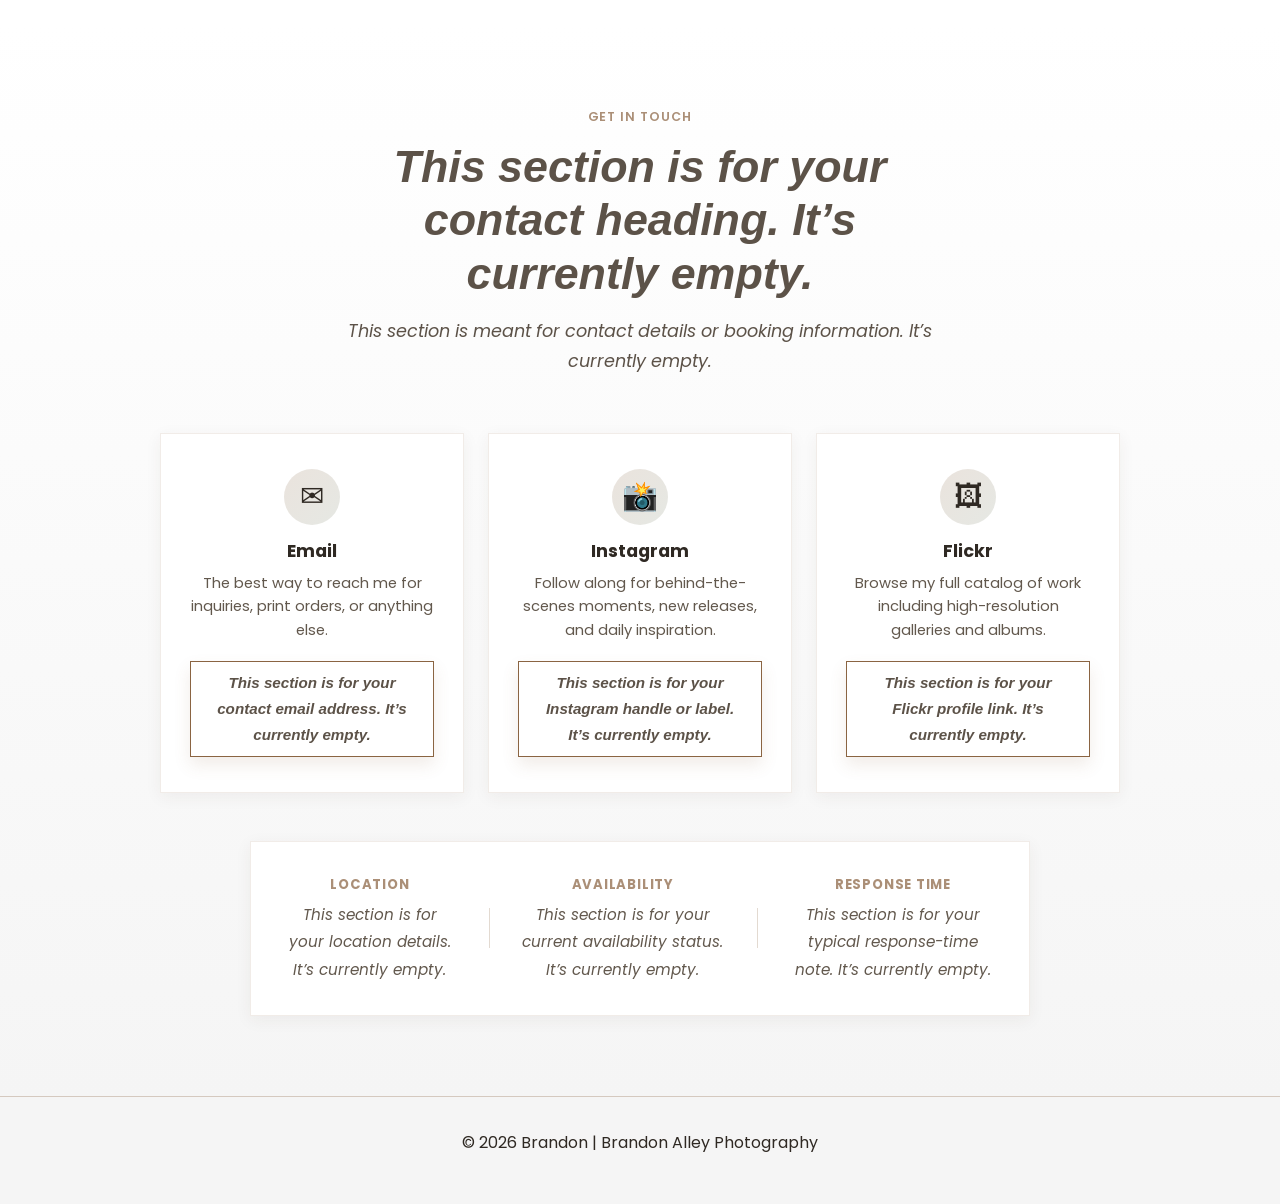
==== commit 08dc256d: "Fix portfolio filter function structure in script initialization" ====
--- a/index.html
+++ b/index.html
@@ -18,7 +18,7 @@
       <!-- Outer wrapper keeps consistent breathing room around the full header row -->
       <div class="header-shell">
         <div class="header-inner">
-          <a href="#top" class="logo">Brandon Alley Photography</a>
+          <a href="#top" class="logo" id="siteTitleLogo">Brandon Alley Photography</a>
 
           <nav class="site-nav" id="siteNav" aria-label="Main navigation">
             <a href="#portfolio">Home</a>
@@ -28,10 +28,10 @@
           </nav>
 
           <div class="nav-social" aria-label="Social links">
-            <a href="https://instagram.com/the.alley.photography" target="_blank" rel="noreferrer" aria-label="Instagram">
+            <a id="headerInstagramLink" href="https://instagram.com/the.alley.photography" target="_blank" rel="noreferrer" aria-label="Instagram">
               <svg class="social-icon" viewBox="0 0 24 24" fill="none" stroke="currentColor" stroke-width="1.5" stroke-linecap="round" stroke-linejoin="round"><rect x="2" y="2" width="20" height="20" rx="5"/><circle cx="12" cy="12" r="5"/><circle cx="17.5" cy="6.5" r="1" fill="currentColor" stroke="none"/></svg>
             </a>
-            <a href="https://www.flickr.com/photos/204244048@N05/" target="_blank" rel="noreferrer" aria-label="Flickr">
+            <a id="headerFlickrLink" href="https://www.flickr.com/photos/204244048@N05/" target="_blank" rel="noreferrer" aria-label="Flickr">
               <svg class="social-icon" viewBox="0 0 24 24" fill="currentColor"><circle cx="7" cy="12" r="4.5"/><circle cx="17" cy="12" r="4.5" fill="none" stroke="currentColor" stroke-width="1.5"/></svg>
             </a>
           </div>
@@ -61,10 +61,10 @@
         <a href="#about">About</a>
         <a href="#contact">Contact</a>
         <div class="mobile-menu-social">
-          <a href="https://instagram.com/the.alley.photography" target="_blank" rel="noreferrer" aria-label="Instagram">
+          <a id="mobileInstagramLink" href="https://instagram.com/the.alley.photography" target="_blank" rel="noreferrer" aria-label="Instagram">
             <svg class="social-icon" viewBox="0 0 24 24" fill="none" stroke="currentColor" stroke-width="1.5" stroke-linecap="round" stroke-linejoin="round"><rect x="2" y="2" width="20" height="20" rx="5"/><circle cx="12" cy="12" r="5"/><circle cx="17.5" cy="6.5" r="1" fill="currentColor" stroke="none"/></svg>
           </a>
-          <a href="https://www.flickr.com/photos/204244048@N05/" target="_blank" rel="noreferrer" aria-label="Flickr">
+          <a id="mobileFlickrLink" href="https://www.flickr.com/photos/204244048@N05/" target="_blank" rel="noreferrer" aria-label="Flickr">
             <svg class="social-icon" viewBox="0 0 24 24" fill="currentColor"><circle cx="7" cy="12" r="4.5"/><circle cx="17" cy="12" r="4.5" fill="none" stroke="currentColor" stroke-width="1.5"/></svg>
           </a>
         </div>
@@ -83,30 +83,30 @@
           <div class="about-hero-inner scroll-reveal">
             <p class="eyebrow">About</p>
             <h2 id="about-title">The story behind the lens</h2>
-            <p class="about-intro">A self-taught photographer from Connecticut, now based in Ocala, Florida — finding beauty in stillness, wildlife, and the quiet moments in between.</p>
+            <p id="aboutIntro" class="about-intro">A self-taught photographer from Connecticut, now based in Ocala, Florida — finding beauty in stillness, wildlife, and the quiet moments in between.</p>
           </div>
         </div>
         <div class="container about-content">
           <div class="about-story scroll-reveal">
             <div class="about-story-text scroll-reveal">
-              <p>
+              <p id="aboutParagraph1">
                 Long before I ever picked up a camera of my own, photography was already part of my life. My grandmother carried her Canon everywhere — on weekend road trips to Maine, on family vacations to Florida, and through the quiet towns of Connecticut where I grew up. I remember one trip to Disney World when she accidentally shattered a lens, and instead of being upset, she laughed about it the whole drive home. That moment stuck with me. The camera was never really about the gear — it was about being present, about noticing things, about holding onto moments that might have otherwise passed by.
               </p>
-              <p>
+              <p id="aboutParagraph2">
                 Growing up in Connecticut, I was surrounded by places that felt like they existed in another time — colonial homes, antique storefronts, weathered wood, and soft light coming through old glass. I didn't think much of it back then, but looking back, that environment shaped the way I see the world. I've always been drawn to moments that feel timeless, the kind that carry a quiet weight without needing to say much.
               </p>
             </div>
-            <blockquote class="about-pullquote scroll-reveal">
+            <blockquote id="aboutPullquote" class="about-pullquote scroll-reveal">
               "A photograph can't stop time, but it can make it linger just a little longer."
             </blockquote>
             <div class="about-story-text scroll-reveal">
-              <p>
+              <p id="aboutParagraph3">
                 Florida was always part of that story too. Those trips with my grandparents stayed with me — the wetlands, the birds, the way the light feels softer and heavier at the same time. It felt different from anything I knew growing up. Now living in Ocala, I find myself surrounded by that same feeling every day. The springs, the wildlife, the stillness in certain places — it all reminds me to slow down and really see what's in front of me.
               </p>
-              <p>
+              <p id="aboutParagraph4">
                 Somewhere along the way, photography became my way of doing that. Not in a perfect or technical sense, but in a personal one. It's how I try to hold onto the way something felt in a moment — the light, the atmosphere, the emotion that's easy to miss if you're not paying attention.
               </p>
-              <p>
+              <p id="aboutParagraph5">
                 I'm still early in this, still learning and figuring things out as I go, but that's part of what draws me to it. Shooting film on my Canon A-1 has taught me patience and intention, while digital gives me the freedom to move with the moment — especially when I'm chasing wildlife or changing light. No matter what I'm using, the goal stays simple: to create something that makes someone pause, even briefly, and feel something real.
               </p>
             </div>
@@ -136,42 +136,42 @@
           <div class="contact-header">
             <p class="eyebrow">Get in Touch</p>
             <h2 id="contact-title">Let's connect</h2>
-            <p class="contact-subtitle">Whether you're interested in prints, have a collaboration in mind, or just want to say hello — I'd love to hear from you.</p>
+            <p id="contactSubtitle" class="contact-subtitle">Whether you're interested in prints, have a collaboration in mind, or just want to say hello — I'd love to hear from you.</p>
           </div>
           <div class="contact-grid">
             <div class="contact-card">
               <div class="contact-card-icon">&#x2709;</div>
               <h3>Email</h3>
               <p>The best way to reach me for inquiries, print orders, or anything else.</p>
-              <a href="mailto:hello@brandonalley.photography" class="contact-link">hello@brandonalley.photography</a>
+              <a id="contactEmailLink" href="mailto:hello@brandonalley.photography" class="contact-link">hello@brandonalley.photography</a>
             </div>
             <div class="contact-card">
               <div class="contact-card-icon">&#x1F4F8;</div>
               <h3>Instagram</h3>
               <p>Follow along for behind-the-scenes moments, new releases, and daily inspiration.</p>
-              <a href="https://instagram.com/the.alley.photography" target="_blank" rel="noreferrer" class="contact-link">@the.alley.photography</a>
+              <a id="contactInstagramLink" href="https://instagram.com/the.alley.photography" target="_blank" rel="noreferrer" class="contact-link">@the.alley.photography</a>
             </div>
             <div class="contact-card">
               <div class="contact-card-icon">&#x1F5BC;</div>
               <h3>Flickr</h3>
               <p>Browse my full catalog of work including high-resolution galleries and albums.</p>
-              <a href="https://www.flickr.com/photos/204244048@N05/" target="_blank" rel="noreferrer" class="contact-link">View on Flickr</a>
+              <a id="contactFlickrLink" href="https://www.flickr.com/photos/204244048@N05/" target="_blank" rel="noreferrer" class="contact-link">View on Flickr</a>
             </div>
           </div>
           <div class="contact-info-bar">
             <div class="contact-info-item">
               <strong>Location</strong>
-              <span>Ocala, Florida</span>
+              <span id="contactLocationText">Ocala, Florida</span>
             </div>
             <div class="contact-info-divider"></div>
             <div class="contact-info-item">
               <strong>Availability</strong>
-              <span>Open for prints &amp; collaborations</span>
+              <span id="contactAvailabilityText">Open for prints &amp; collaborations</span>
             </div>
             <div class="contact-info-divider"></div>
             <div class="contact-info-item">
               <strong>Response Time</strong>
-              <span>Usually within 24-48 hours</span>
+              <span id="contactResponseTimeText">Usually within 24-48 hours</span>
             </div>
           </div>
         </div>
--- a/style.css
+++ b/style.css
@@ -6,30 +6,46 @@
   --bg: #ffffff;
   --bg-soft: #f5f5f5;
   --surface: #ffffff;
-  --sage: #5f6f52;
+  --color-primary: #5f6f52;
+  --color-accent: #8a6442;
+  --color-text: #2f2923;
+  --color-bg: #ffffff;
+  --sage: var(--color-primary);
   --olive-light: #c7cfbe;
-  --earth: #8a6442;
-  --terracotta: #b4704d;
-  --text: #2f2923;
+  --earth: var(--color-accent);
+  --terracotta: color-mix(in srgb, var(--color-accent) 72%, #ffffff 28%);
+  --text: var(--color-text);
   --muted: #62584d;
   --shadow: 0 12px 28px rgba(76, 58, 42, 0.1);
   --header-bg: rgba(255, 255, 255, 0.96);
-  --header-border: rgba(138, 100, 66, 0.14);
-  --logo-text: #000000;
+  --header-border: color-mix(in srgb, var(--color-accent) 18%, transparent);
+  --logo-text: color-mix(in srgb, var(--color-primary) 78%, #111111 22%);
   --overlay-bg: rgba(255, 255, 255, 0.82);
-  --menu-close-color: #000000;
-  --mobile-nav-text: #000000;
+  --menu-close-color: var(--color-primary);
+  --mobile-nav-text: color-mix(in srgb, var(--color-primary) 82%, #111111 18%);
   --gallery-hover-shadow: 0 16px 28px rgba(77, 62, 48, 0.14);
-  --gallery-overlay: linear-gradient(to top, rgba(214, 167, 122, 0.13), transparent 35%);
+  --gallery-overlay: linear-gradient(
+    to top,
+    color-mix(in srgb, var(--color-accent) 24%, transparent),
+    transparent 35%
+  );
   --about-hero-bg: linear-gradient(135deg, var(--bg-soft) 0%, #ece6df 100%);
-  --section-border: rgba(138, 100, 66, 0.12);
-  --card-border: rgba(138, 100, 66, 0.1);
+  --section-border: color-mix(in srgb, var(--color-accent) 14%, transparent);
+  --card-border: color-mix(in srgb, var(--color-accent) 12%, transparent);
   --card-shadow-soft: 0 4px 16px rgba(76, 58, 42, 0.06);
-  --quote-bg: linear-gradient(135deg, rgba(180, 112, 77, 0.06), transparent);
-  --icon-chip-bg: linear-gradient(135deg, rgba(180, 112, 77, 0.1), rgba(95, 111, 82, 0.1));
+  --quote-bg: linear-gradient(
+    135deg,
+    color-mix(in srgb, var(--color-accent) 14%, transparent),
+    transparent
+  );
+  --icon-chip-bg: linear-gradient(
+    135deg,
+    color-mix(in srgb, var(--color-accent) 18%, transparent),
+    color-mix(in srgb, var(--color-primary) 16%, transparent)
+  );
   --button-text-on-fill: #ffffff;
-  --divider: rgba(138, 100, 66, 0.2);
-  --footer-border: rgba(138, 100, 66, 0.24);
+  --divider: color-mix(in srgb, var(--color-accent) 24%, transparent);
+  --footer-border: color-mix(in srgb, var(--color-accent) 30%, transparent);
   --lightbox-bg: #000000;
   --lightbox-meta-bg: linear-gradient(transparent, rgba(0, 0, 0, 0.7));
   --lightbox-caption: rgba(255, 255, 255, 0.82);
@@ -37,6 +53,13 @@
   --lightbox-control: rgba(255, 255, 255, 0.68);
   --lightbox-control-hover: rgba(255, 255, 255, 0.94);
   --radius: 0px;
+  --gallery-columns-desktop: 3;
+  --gallery-columns-mobile: 2;
+  --gallery-gap-desktop: 28px;
+  --gallery-gap-mobile: 8px;
+  --font-heading: "Poppins", Arial, sans-serif;
+  --font-body: "Poppins", Arial, sans-serif;
+  --lightbox-overlay-opacity: 1;
 }
 
 @media (prefers-color-scheme: dark) {
@@ -44,27 +67,37 @@
     --bg: #0d0e10;
     --bg-soft: #15171a;
     --surface: #171a1e;
-    --text: #ece6df;
+    --color-text: #ece6df;
+    --color-bg: #0d0e10;
+    --text: var(--color-text);
     --muted: #b9b0a5;
-    --sage: #9fb39d;
+    --sage: var(--color-primary);
     --olive-light: #687869;
-    --earth: #c99f7f;
-    --terracotta: #d79a73;
+    --earth: var(--color-accent);
+    --terracotta: color-mix(in srgb, var(--color-accent) 78%, #ffffff 22%);
     --shadow: 0 12px 28px rgba(0, 0, 0, 0.36);
     --header-bg: rgba(13, 14, 16, 0.92);
-    --header-border: rgba(255, 255, 255, 0.1);
-    --logo-text: #f5f2ed;
+    --header-border: color-mix(in srgb, var(--color-accent) 26%, transparent);
+    --logo-text: color-mix(in srgb, var(--color-primary) 45%, #f5f2ed 55%);
     --overlay-bg: rgba(13, 14, 16, 0.86);
-    --menu-close-color: #f5f2ed;
-    --mobile-nav-text: #f5f2ed;
+    --menu-close-color: color-mix(in srgb, var(--color-primary) 45%, #f5f2ed 55%);
+    --mobile-nav-text: color-mix(in srgb, var(--color-primary) 36%, #f5f2ed 64%);
     --gallery-hover-shadow: 0 16px 28px rgba(0, 0, 0, 0.42);
     --gallery-overlay: linear-gradient(to top, rgba(255, 255, 255, 0.08), transparent 35%);
     --about-hero-bg: linear-gradient(135deg, #15171a 0%, #111316 100%);
-    --section-border: rgba(255, 255, 255, 0.12);
-    --card-border: rgba(255, 255, 255, 0.12);
+    --section-border: color-mix(in srgb, var(--color-accent) 34%, transparent);
+    --card-border: color-mix(in srgb, var(--color-accent) 30%, transparent);
     --card-shadow-soft: 0 6px 20px rgba(0, 0, 0, 0.3);
-    --quote-bg: linear-gradient(135deg, rgba(215, 154, 115, 0.12), transparent);
-    --icon-chip-bg: linear-gradient(135deg, rgba(215, 154, 115, 0.16), rgba(159, 179, 157, 0.14));
+    --quote-bg: linear-gradient(
+      135deg,
+      color-mix(in srgb, var(--color-accent) 26%, transparent),
+      transparent
+    );
+    --icon-chip-bg: linear-gradient(
+      135deg,
+      color-mix(in srgb, var(--color-accent) 32%, transparent),
+      color-mix(in srgb, var(--color-primary) 24%, transparent)
+    );
     --button-text-on-fill: #0f1013;
     --divider: rgba(255, 255, 255, 0.22);
     --footer-border: rgba(255, 255, 255, 0.18);
@@ -87,7 +120,7 @@
 
 body {
   margin: 0;
-  font-family: "Poppins", Arial, sans-serif;
+  font-family: var(--font-body);
   font-size: 16px;
   font-weight: 400;
   color: var(--text);
@@ -132,7 +165,7 @@
 h3 {
   margin-top: 0;
   line-height: 1.2;
-  font-family: "Poppins", Arial, sans-serif;
+  font-family: var(--font-body);
 }
 
 h1 {
@@ -207,6 +240,11 @@
   letter-spacing: -0.46px;
   text-transform: none;
   line-height: 1.2;
+  transition: color 0.2s ease;
+}
+
+.logo:hover {
+  color: var(--color-primary);
 }
 
 /* ── Desktop Nav ── */
@@ -225,7 +263,7 @@
 .site-nav a {
   color: var(--text);
   text-decoration: none;
-  font-family: "Poppins", Arial, sans-serif;
+  font-family: var(--font-body);
   font-size: 16px;
   font-weight: 400;
   line-height: 1.2;
@@ -235,11 +273,12 @@
 }
 
 .site-nav a:hover {
-  color: var(--sage);
+  color: var(--color-primary);
 }
 
 .site-nav a.active {
-  border-bottom-color: var(--text);
+  color: color-mix(in srgb, var(--color-primary) 88%, var(--color-accent) 12%);
+  border-bottom-color: color-mix(in srgb, var(--color-primary) 82%, var(--color-accent) 18%);
 }
 
 .inline-link {
@@ -249,7 +288,7 @@
 }
 
 .inline-link:hover {
-  color: var(--sage);
+  color: var(--color-primary);
 }
 
 .nav-social {
@@ -264,12 +303,13 @@
   width: 20px;
   height: 20px;
   vertical-align: middle;
-  color: var(--text);
-  transition: opacity 0.2s ease;
+  color: color-mix(in srgb, var(--color-primary) 72%, var(--text) 28%);
+  transition: opacity 0.2s ease, color 0.2s ease;
 }
 
 .social-icon:hover {
-  opacity: 0.7;
+  color: color-mix(in srgb, var(--color-accent) 86%, var(--color-primary) 14%);
+  opacity: 1;
 }
 
 /* ── Hamburger Button ── */
@@ -373,7 +413,7 @@
   border: 0;
   background: transparent;
   color: var(--menu-close-color);
-  font-family: "Poppins", Arial, sans-serif;
+  font-family: var(--font-body);
   font-size: 2rem;
   line-height: 1;
   padding: 0.25rem;
@@ -402,7 +442,7 @@
 }
 
 .mobile-menu-nav a {
-  font-family: "Poppins", Arial, sans-serif;
+  font-family: var(--font-body);
   font-size: 28px;
   font-weight: 400;
   color: var(--mobile-nav-text);
@@ -412,7 +452,7 @@
 }
 
 .mobile-menu-nav a:hover {
-  color: var(--sage);
+  color: color-mix(in srgb, var(--color-primary) 80%, var(--color-accent) 20%);
 }
 
 .mobile-menu-social {
@@ -447,20 +487,20 @@
 }
 
 .gallery-item {
-  opacity: 0;
-  transform: translate3d(0, 20px, 0);
-  transition: opacity 0.7s ease, transform 0.7s ease, box-shadow 0.25s ease;
+  opacity: 1;
+  transform: none;
+  transition: box-shadow 0.25s ease;
 }
 
 .gallery-item.is-revealed {
   opacity: 1;
-  transform: translate3d(0, 0, 0);
+  transform: none;
 }
 
 .gallery {
   width: 100%;
-  column-count: 3;
-  column-gap: 28px;
+  column-count: var(--gallery-columns-desktop);
+  column-gap: var(--gallery-gap-desktop);
 }
 
 .gallery-item {
@@ -472,7 +512,7 @@
   cursor: zoom-in;
   display: inline-block;
   width: 100%;
-  margin-bottom: 28px;
+  margin-bottom: var(--gallery-gap-desktop);
   break-inside: avoid;
 }
 
@@ -499,18 +539,113 @@
   width: 100%;
   height: auto;
   display: block;
-  opacity: 0;
-  transform: translateY(10px);
-  transition: opacity 0.45s ease, transform 0.45s ease;
+  opacity: 1;
+  transform: none;
+  transition: none;
 }
 
 .gallery-item img.is-visible {
   opacity: 1;
-  transform: translateY(0);
+  transform: none;
+}
+
+.portfolio-page-header {
+  margin-bottom: 1.6rem;
+}
+
+.portfolio-filters {
+  display: flex;
+  flex-wrap: wrap;
+  gap: 0.75rem;
+  margin-bottom: 2rem;
+}
+
+.portfolio-filter-btn {
+  border: 1px solid color-mix(in srgb, var(--color-primary) 40%, var(--card-border));
+  background: var(--surface);
+  color: color-mix(in srgb, var(--color-primary) 62%, var(--text) 38%);
+  padding: 0.55rem 1rem;
+  font: inherit;
+  cursor: pointer;
+  transition: background 0.2s ease, color 0.2s ease, border-color 0.2s ease;
+}
+
+.portfolio-filter-btn.active,
+.portfolio-filter-btn:hover {
+  background: linear-gradient(
+    135deg,
+    color-mix(in srgb, var(--color-primary) 88%, #ffffff 12%),
+    color-mix(in srgb, var(--color-accent) 72%, var(--color-primary) 28%)
+  );
+  border-color: color-mix(in srgb, var(--color-accent) 74%, var(--color-primary) 26%);
+  color: var(--button-text-on-fill);
 }
 
 .gallery-item.is-broken {
   display: none;
+}
+
+.gallery-empty-state {
+  column-span: all;
+  max-width: 700px;
+  margin: 1.25rem auto 0;
+  padding: 1.25rem 1.4rem;
+  text-align: center;
+  border: 1px solid color-mix(in srgb, var(--color-primary) 22%, var(--card-border));
+  background: linear-gradient(
+    135deg,
+    color-mix(in srgb, var(--color-primary) 8%, var(--surface) 92%),
+    color-mix(in srgb, var(--color-accent) 8%, var(--surface) 92%)
+  );
+  box-shadow: var(--card-shadow-soft);
+}
+
+.gallery-empty-state h3 {
+  margin: 0 0 0.4rem;
+  font-size: 1.05rem;
+  color: color-mix(in srgb, var(--color-primary) 74%, var(--text) 26%);
+}
+
+.gallery-empty-state p {
+  margin: 0;
+  color: var(--muted);
+}
+
+
+.gallery.gallery-fixed-ratio .gallery-item img {
+  aspect-ratio: 4 / 3;
+  object-fit: cover;
+  width: 100%;
+  height: auto;
+}
+
+body[data-theme-mode="light"] {
+  color-scheme: light;
+}
+
+body[data-theme-mode="dark"] {
+  color-scheme: dark;
+}
+
+body[data-header-layout="compact"] .header-inner {
+  gap: 0.7rem;
+}
+
+body[data-header-layout="split"] .header-inner {
+  justify-content: space-between;
+}
+
+.lightbox {
+  background: rgba(0, 0, 0, var(--lightbox-overlay-opacity));
+}
+
+.lightbox[data-show-arrows="false"] .lightbox-tap-zone,
+.lightbox[data-show-arrows="false"] .lightbox-control:not(.lightbox-close) {
+  display: none;
+}
+
+.lightbox[data-arrow-position="near"] .lightbox-tap-zone {
+  width: 10vw;
 }
 
 @media (prefers-reduced-motion: reduce) {
@@ -546,6 +681,23 @@
   font-size: clamp(2.4rem, 4vw, 3.6rem);
   margin-bottom: 1.2rem;
   color: var(--text);
+  position: relative;
+  padding-bottom: 0.9rem;
+}
+
+.about-hero-inner h2::after {
+  content: "";
+  position: absolute;
+  left: 50%;
+  bottom: 0;
+  width: 3.8rem;
+  height: 2px;
+  transform: translateX(-50%);
+  background: linear-gradient(
+    90deg,
+    color-mix(in srgb, var(--color-primary) 86%, transparent),
+    color-mix(in srgb, var(--color-accent) 86%, transparent)
+  );
 }
 
 .about-intro {
@@ -576,13 +728,13 @@
 .about-pullquote {
   margin: 2.5rem 0;
   padding: 2rem 2.5rem;
-  border-left: 3px solid var(--terracotta);
+  border-left: 3px solid var(--color-accent);
   background: var(--quote-bg);
-  font-family: "Poppins", Arial, sans-serif;
+  font-family: var(--font-body);
   font-size: clamp(1.2rem, 1.8vw, 1.45rem);
   font-style: italic;
   line-height: 1.7;
-  color: var(--earth);
+  color: var(--color-accent);
 }
 
 .about-details {
@@ -611,7 +763,7 @@
 }
 
 .about-detail-card h4 {
-  font-family: "Poppins", Arial, sans-serif;
+  font-family: var(--font-body);
   font-size: 0.95rem;
   margin: 0 0 0.4rem;
   color: var(--text);
@@ -699,19 +851,25 @@
 }
 
 .contact-link {
-  color: var(--earth);
+  color: var(--color-accent);
   text-decoration: none;
   font-weight: 600;
   font-size: 0.95rem;
   padding: 0.5rem 1.2rem;
-  border: 1px solid var(--earth);
+  border: 1px solid var(--color-accent);
   transition: all 0.2s ease;
   display: inline-block;
+  box-shadow: 0 8px 16px color-mix(in srgb, var(--color-accent) 12%, transparent);
 }
 
 .contact-link:hover {
-  background: var(--earth);
+  background: linear-gradient(
+    135deg,
+    color-mix(in srgb, var(--color-accent) 90%, #ffffff 10%),
+    color-mix(in srgb, var(--color-primary) 62%, var(--color-accent) 38%)
+  );
   color: var(--button-text-on-fill);
+  border-color: color-mix(in srgb, var(--color-primary) 60%, var(--color-accent) 40%);
 }
 
 .contact-info-bar {
@@ -733,7 +891,7 @@
 
 .contact-info-item strong {
   display: block;
-  font-family: "Poppins", Arial, sans-serif;
+  font-family: var(--font-body);
   font-size: 0.82rem;
   text-transform: uppercase;
   letter-spacing: 0.06em;
@@ -770,13 +928,18 @@
 }
 
 .site-footer a {
-  color: var(--sage);
+  color: var(--color-primary);
   text-decoration: none;
   transition: color 0.2s ease;
 }
 
 .site-footer a:hover {
-  color: var(--terracotta);
+  color: var(--color-accent);
+}
+
+.empty-state-copy {
+  color: color-mix(in srgb, var(--muted) 88%, var(--text) 12%);
+  font-style: italic;
 }
 
 .social-links {
@@ -792,7 +955,7 @@
   align-items: center;
   justify-content: center;
   padding: 0;
-  background: var(--lightbox-bg);
+  background: rgba(0, 0, 0, var(--lightbox-overlay-opacity));
   backdrop-filter: none;
   opacity: 0;
   visibility: hidden;
@@ -901,14 +1064,14 @@
 }
 
 .lightbox-control {
-  border: 0;
+  border: 1px solid color-mix(in srgb, var(--color-accent) 38%, transparent);
   width: 2rem;
   height: 2rem;
   padding: 0;
   display: inline-flex;
   align-items: center;
   justify-content: center;
-  background: transparent;
+  background: color-mix(in srgb, var(--color-accent) 16%, transparent);
   color: var(--lightbox-control);
   font-size: 1.18rem;
   font-weight: 200;
@@ -923,6 +1086,8 @@
   transform: scale(1.02);
   opacity: 1;
   color: var(--lightbox-control-hover);
+  border-color: color-mix(in srgb, var(--color-primary) 46%, transparent);
+  background: color-mix(in srgb, var(--color-primary) 24%, transparent);
 }
 
 .lightbox:focus-within .lightbox-control,
@@ -1001,12 +1166,12 @@
   }
 
   .gallery {
-    column-count: 2;
-    column-gap: 14px;
+    column-count: var(--gallery-columns-mobile);
+    column-gap: var(--gallery-gap-mobile);
   }
 
   .gallery-item {
-    margin-bottom: 14px;
+    margin-bottom: var(--gallery-gap-mobile);
   }
 
   .contact-grid {
@@ -1045,12 +1210,12 @@
   }
 
   .gallery {
-    column-count: 2;
-    column-gap: 8px;
+    column-count: var(--gallery-columns-mobile);
+    column-gap: var(--gallery-gap-mobile);
   }
 
   .gallery-item {
-    margin-bottom: 8px;
+    margin-bottom: var(--gallery-gap-mobile);
   }
 
   .lightbox {
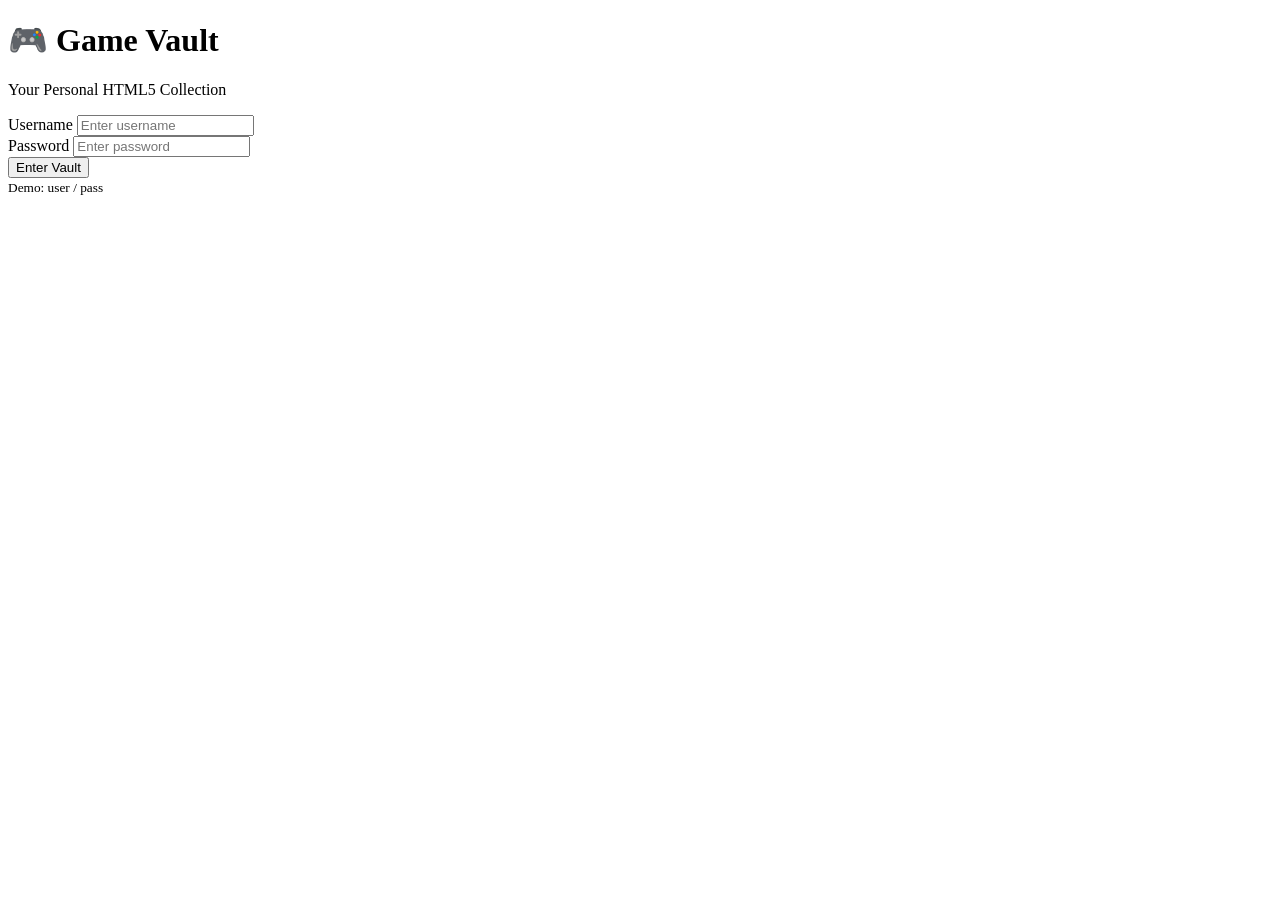
==== commit 7ef67731: "Fix case-sensitive entry page filename" ====
--- a/index.html
+++ b/index.html
@@ -1,209 +1,37 @@
 <!DOCTYPE html>
 <html lang="en">
-  <head>
-    <meta charset="UTF-8" />
-    <meta name="viewport" content="width=device-width, initial-scale=1.0" />
-    <meta
-      name="description"
-      content="Brandon is a self-taught wildlife and nature photographer based in Ocala, Florida, shooting film, DSLR, and mirrorless with a patient, honest approach."
-    />
-    <title>Brandon | Photographer</title>
-    <link rel="preconnect" href="https://fonts.googleapis.com" />
-    <link rel="preconnect" href="https://fonts.gstatic.com" crossorigin />
-    <link href="https://fonts.googleapis.com/css2?family=Poppins:ital,wght@0,400;0,500;0,600;0,700;1,400&display=swap" rel="stylesheet" />
-    <link rel="stylesheet" href="style.css" />
-  </head>
-  <body data-page="home">
-    <header class="site-header" id="top">
-      <!-- Outer wrapper keeps consistent breathing room around the full header row -->
-      <div class="header-shell">
-        <div class="header-inner">
-          <a href="#top" class="logo" id="siteTitleLogo">Brandon Alley Photography</a>
-
-          <nav class="site-nav" id="siteNav" aria-label="Main navigation">
-            <a href="#portfolio">Home</a>
-            <a href="portfolio.html">Portfolio</a>
-            <a href="#about">About</a>
-            <a href="#contact">Contact</a>
-          </nav>
-
-          <div class="nav-social" aria-label="Social links">
-            <a id="headerInstagramLink" href="https://instagram.com/the.alley.photography" target="_blank" rel="noreferrer" aria-label="Instagram">
-              <svg class="social-icon" viewBox="0 0 24 24" fill="none" stroke="currentColor" stroke-width="1.5" stroke-linecap="round" stroke-linejoin="round"><rect x="2" y="2" width="20" height="20" rx="5"/><circle cx="12" cy="12" r="5"/><circle cx="17.5" cy="6.5" r="1" fill="currentColor" stroke="none"/></svg>
-            </a>
-            <a id="headerFlickrLink" href="https://www.flickr.com/photos/204244048@N05/" target="_blank" rel="noreferrer" aria-label="Flickr">
-              <svg class="social-icon" viewBox="0 0 24 24" fill="currentColor"><circle cx="7" cy="12" r="4.5"/><circle cx="17" cy="12" r="4.5" fill="none" stroke="currentColor" stroke-width="1.5"/></svg>
-            </a>
-          </div>
-
-          <button class="header-burger-btn burger" id="menuToggle" type="button" aria-expanded="false" aria-controls="mobileMenu" aria-label="Open menu">
-            <span class="visually-hidden js-header-burger-open-title">Open menu</span>
-            <span class="visually-hidden js-header-burger-close-title">Close menu</span>
-            <div class="burger-box">
-              <div class="burger-inner">
-                <div class="top-bun"></div>
-                <div class="patty"></div>
-              </div>
+<head>
+    <meta charset="UTF-8">
+    <meta name="viewport" content="width=device-width, initial-scale=1.0">
+    <title>Game Vault - Login</title>
+    <link rel="stylesheet" href="css/style.css">
+</head>
+<body class="login-page">
+    <div class="container">
+        <div class="login-box">
+            <h1>🎮 Game Vault</h1>
+            <p class="subtitle">Your Personal HTML5 Collection</p>
+            
+            <form id="loginForm" onsubmit="return handleLogin(event)">
+                <div class="input-group">
+                    <label for="username">Username</label>
+                    <input type="text" id="username" required placeholder="Enter username">
+                </div>
+                
+                <div class="input-group">
+                    <label for="password">Password</label>
+                    <input type="password" id="password" required placeholder="Enter password">
+                </div>
+                
+                <button type="submit" class="btn-primary">Enter Vault</button>
+            </form>
+            
+            <div class="demo-credentials">
+                <small>Demo: user / pass</small>
             </div>
-          </button>
         </div>
-      </div>
-
-    </header>
-
-    <div class="mobile-menu-overlay" id="mobileMenu" aria-hidden="true">
-      <button class="mobile-menu-close" id="mobileMenuClose" type="button" aria-label="Close menu">
-        <span aria-hidden="true">✕</span>
-      </button>
-      <nav class="mobile-menu-nav" aria-label="Mobile navigation">
-        <a href="#portfolio">Home</a>
-        <a href="portfolio.html">Portfolio</a>
-        <a href="#about">About</a>
-        <a href="#contact">Contact</a>
-        <div class="mobile-menu-social">
-          <a id="mobileInstagramLink" href="https://instagram.com/the.alley.photography" target="_blank" rel="noreferrer" aria-label="Instagram">
-            <svg class="social-icon" viewBox="0 0 24 24" fill="none" stroke="currentColor" stroke-width="1.5" stroke-linecap="round" stroke-linejoin="round"><rect x="2" y="2" width="20" height="20" rx="5"/><circle cx="12" cy="12" r="5"/><circle cx="17.5" cy="6.5" r="1" fill="currentColor" stroke="none"/></svg>
-          </a>
-          <a id="mobileFlickrLink" href="https://www.flickr.com/photos/204244048@N05/" target="_blank" rel="noreferrer" aria-label="Flickr">
-            <svg class="social-icon" viewBox="0 0 24 24" fill="currentColor"><circle cx="7" cy="12" r="4.5"/><circle cx="17" cy="12" r="4.5" fill="none" stroke="currentColor" stroke-width="1.5"/></svg>
-          </a>
-        </div>
-      </nav>
     </div>
-
-    <main>
-      <section id="portfolio" class="section-padding scroll-reveal-section" aria-label="Portfolio">
-        <div class="container">
-          <div class="gallery" id="gallery" aria-live="polite"></div>
-        </div>
-      </section>
-
-      <section id="about" class="about-section scroll-reveal-section" aria-labelledby="about-title">
-        <div class="about-hero scroll-reveal">
-          <div class="about-hero-inner scroll-reveal">
-            <p class="eyebrow">About</p>
-            <h2 id="about-title">The story behind the lens</h2>
-            <p id="aboutIntro" class="about-intro">A self-taught photographer from Connecticut, now based in Ocala, Florida — finding beauty in stillness, wildlife, and the quiet moments in between.</p>
-          </div>
-        </div>
-        <div class="container about-content">
-          <div class="about-story scroll-reveal">
-            <div class="about-story-text scroll-reveal">
-              <p id="aboutParagraph1">
-                Long before I ever picked up a camera of my own, photography was already part of my life. My grandmother carried her Canon everywhere — on weekend road trips to Maine, on family vacations to Florida, and through the quiet towns of Connecticut where I grew up. I remember one trip to Disney World when she accidentally shattered a lens, and instead of being upset, she laughed about it the whole drive home. That moment stuck with me. The camera was never really about the gear — it was about being present, about noticing things, about holding onto moments that might have otherwise passed by.
-              </p>
-              <p id="aboutParagraph2">
-                Growing up in Connecticut, I was surrounded by places that felt like they existed in another time — colonial homes, antique storefronts, weathered wood, and soft light coming through old glass. I didn't think much of it back then, but looking back, that environment shaped the way I see the world. I've always been drawn to moments that feel timeless, the kind that carry a quiet weight without needing to say much.
-              </p>
-            </div>
-            <blockquote id="aboutPullquote" class="about-pullquote scroll-reveal">
-              "A photograph can't stop time, but it can make it linger just a little longer."
-            </blockquote>
-            <div class="about-story-text scroll-reveal">
-              <p id="aboutParagraph3">
-                Florida was always part of that story too. Those trips with my grandparents stayed with me — the wetlands, the birds, the way the light feels softer and heavier at the same time. It felt different from anything I knew growing up. Now living in Ocala, I find myself surrounded by that same feeling every day. The springs, the wildlife, the stillness in certain places — it all reminds me to slow down and really see what's in front of me.
-              </p>
-              <p id="aboutParagraph4">
-                Somewhere along the way, photography became my way of doing that. Not in a perfect or technical sense, but in a personal one. It's how I try to hold onto the way something felt in a moment — the light, the atmosphere, the emotion that's easy to miss if you're not paying attention.
-              </p>
-              <p id="aboutParagraph5">
-                I'm still early in this, still learning and figuring things out as I go, but that's part of what draws me to it. Shooting film on my Canon A-1 has taught me patience and intention, while digital gives me the freedom to move with the moment — especially when I'm chasing wildlife or changing light. No matter what I'm using, the goal stays simple: to create something that makes someone pause, even briefly, and feel something real.
-              </p>
-            </div>
-          </div>
-          <div class="about-details">
-            <div class="about-detail-card scroll-reveal">
-              <span class="about-detail-icon">&#x1F4F7;</span>
-              <h4>Gear</h4>
-              <p>Canon A-1 (film) &amp; digital mirrorless</p>
-            </div>
-            <div class="about-detail-card scroll-reveal">
-              <span class="about-detail-icon">&#x1F33F;</span>
-              <h4>Focus</h4>
-              <p>Wildlife, nature &amp; landscapes</p>
-            </div>
-            <div class="about-detail-card scroll-reveal">
-              <span class="about-detail-icon">&#x1F4CD;</span>
-              <h4>Based in</h4>
-              <p>Ocala, Florida</p>
-            </div>
-          </div>
-        </div>
-      </section>
-
-      <section id="contact" class="contact-section-full" aria-labelledby="contact-title">
-        <div class="container">
-          <div class="contact-header">
-            <p class="eyebrow">Get in Touch</p>
-            <h2 id="contact-title">Let's connect</h2>
-            <p id="contactSubtitle" class="contact-subtitle">Whether you're interested in prints, have a collaboration in mind, or just want to say hello — I'd love to hear from you.</p>
-          </div>
-          <div class="contact-grid">
-            <div class="contact-card">
-              <div class="contact-card-icon">&#x2709;</div>
-              <h3>Email</h3>
-              <p>The best way to reach me for inquiries, print orders, or anything else.</p>
-              <a id="contactEmailLink" href="mailto:hello@brandonalley.photography" class="contact-link">hello@brandonalley.photography</a>
-            </div>
-            <div class="contact-card">
-              <div class="contact-card-icon">&#x1F4F8;</div>
-              <h3>Instagram</h3>
-              <p>Follow along for behind-the-scenes moments, new releases, and daily inspiration.</p>
-              <a id="contactInstagramLink" href="https://instagram.com/the.alley.photography" target="_blank" rel="noreferrer" class="contact-link">@the.alley.photography</a>
-            </div>
-            <div class="contact-card">
-              <div class="contact-card-icon">&#x1F5BC;</div>
-              <h3>Flickr</h3>
-              <p>Browse my full catalog of work including high-resolution galleries and albums.</p>
-              <a id="contactFlickrLink" href="https://www.flickr.com/photos/204244048@N05/" target="_blank" rel="noreferrer" class="contact-link">View on Flickr</a>
-            </div>
-          </div>
-          <div class="contact-info-bar">
-            <div class="contact-info-item">
-              <strong>Location</strong>
-              <span id="contactLocationText">Ocala, Florida</span>
-            </div>
-            <div class="contact-info-divider"></div>
-            <div class="contact-info-item">
-              <strong>Availability</strong>
-              <span id="contactAvailabilityText">Open for prints &amp; collaborations</span>
-            </div>
-            <div class="contact-info-divider"></div>
-            <div class="contact-info-item">
-              <strong>Response Time</strong>
-              <span id="contactResponseTimeText">Usually within 24-48 hours</span>
-            </div>
-          </div>
-        </div>
-      </section>
-
-    </main>
-
-    <footer class="site-footer">
-      <div class="container footer-inner layout-container">
-        <p>© <span id="year"></span> Brandon | Brandon Alley Photography</p>
-      </div>
-    </footer>
-
-    <!-- Fullscreen lightbox carousel -->
-    <div class="lightbox" id="lightbox" aria-hidden="true" role="dialog" aria-label="Gallery lightbox">
-      <button class="lightbox-control lightbox-close" id="lightboxClose" type="button" aria-label="Close fullscreen image">
-        <span aria-hidden="true">✕</span>
-      </button>
-      <button class="lightbox-tap-zone lightbox-tap-zone-prev" id="lightboxPrevZone" type="button" aria-label="Previous image"></button>
-      <button class="lightbox-tap-zone lightbox-tap-zone-next" id="lightboxNextZone" type="button" aria-label="Next image"></button>
-      <figure class="lightbox-figure" id="lightboxFigure">
-        <img id="lightboxImage" src="" alt="" />
-        <figcaption class="lightbox-meta">
-          <p id="lightboxCaption"></p>
-          <p class="lightbox-counter" id="lightboxCounter" aria-live="polite"></p>
-        </figcaption>
-      </figure>
-    </div>
-
-    <script src="https://cdn.jsdelivr.net/npm/@supabase/supabase-js@2"></script>
-    <script src="supabase-config.js"></script>
-    <script src="supabase.js"></script>
-    <script src="script.js"></script>
-  </body>
+    
+    <script src="js/auth.js"></script>
+</body>
 </html>
